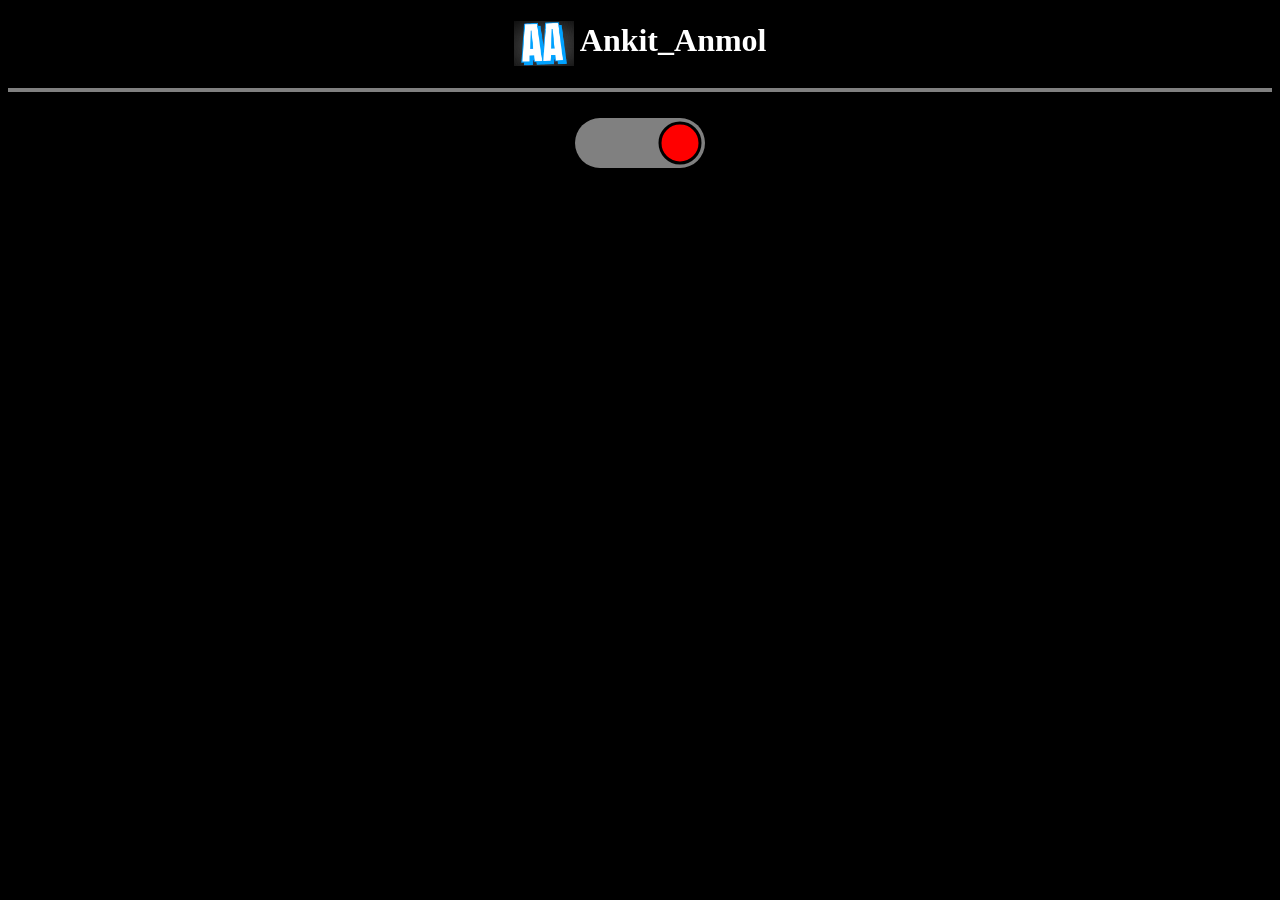
==== index.html @ 3dbfb4d6 "Initial commit" ====
<!DOCTYPE html>
<html>
  <head>
    <meta charset="utf-8">
    <meta name="viewport" content="width=device-width">
    <title>replit</title>
    <link href="style.css" rel="stylesheet" type="text/css" />
  </head>
  <body>
    <div>
      <h1>
        <img src="60662165_500x500.png">
        <span> Ankit_Anmol</span>
      </h1>
    </div>
    <hr>
    <br>
    <div class="slider">
      <svg height="50" width="50" class="circle">
        <circle cy=25 cx=25 r=20 stroke="black" stroke-width="3" fill="red" />
      </svg>
    </div>
  </body>
</html>
---- style.css ----
body {
  background: black;
  color: white;
  animation: bodybg 5s;
}

img{
  width: 60px;
  vertical-align: middle;
}

@keyframes bodybg {
  from {
    background: white;
    color: black;
  }
  to {
    background: black;
    color: white;
  }
}

hr {
  border: 2px solid grey;
}

h1 {
  text-align: center;
}

.circle {
  left: calc(50% + 15px);
  position: relative;
  animation: imageslide 5s;
  vertical-align: center;
  transform: scale(1);
  transition: transform 0.5s;
}

.circle:hover {
  transform: scale(1.2);
  transition: transform 0.5s;
}

@keyframes imageslide {
  from {left: calc(50% - 65px);}
  to {left: calc(50% + 15px);}
}

.slider {
  border-radius: 40px;
  background: grey;
  margin: auto;
  width: 130px;
  height: 50px;
}
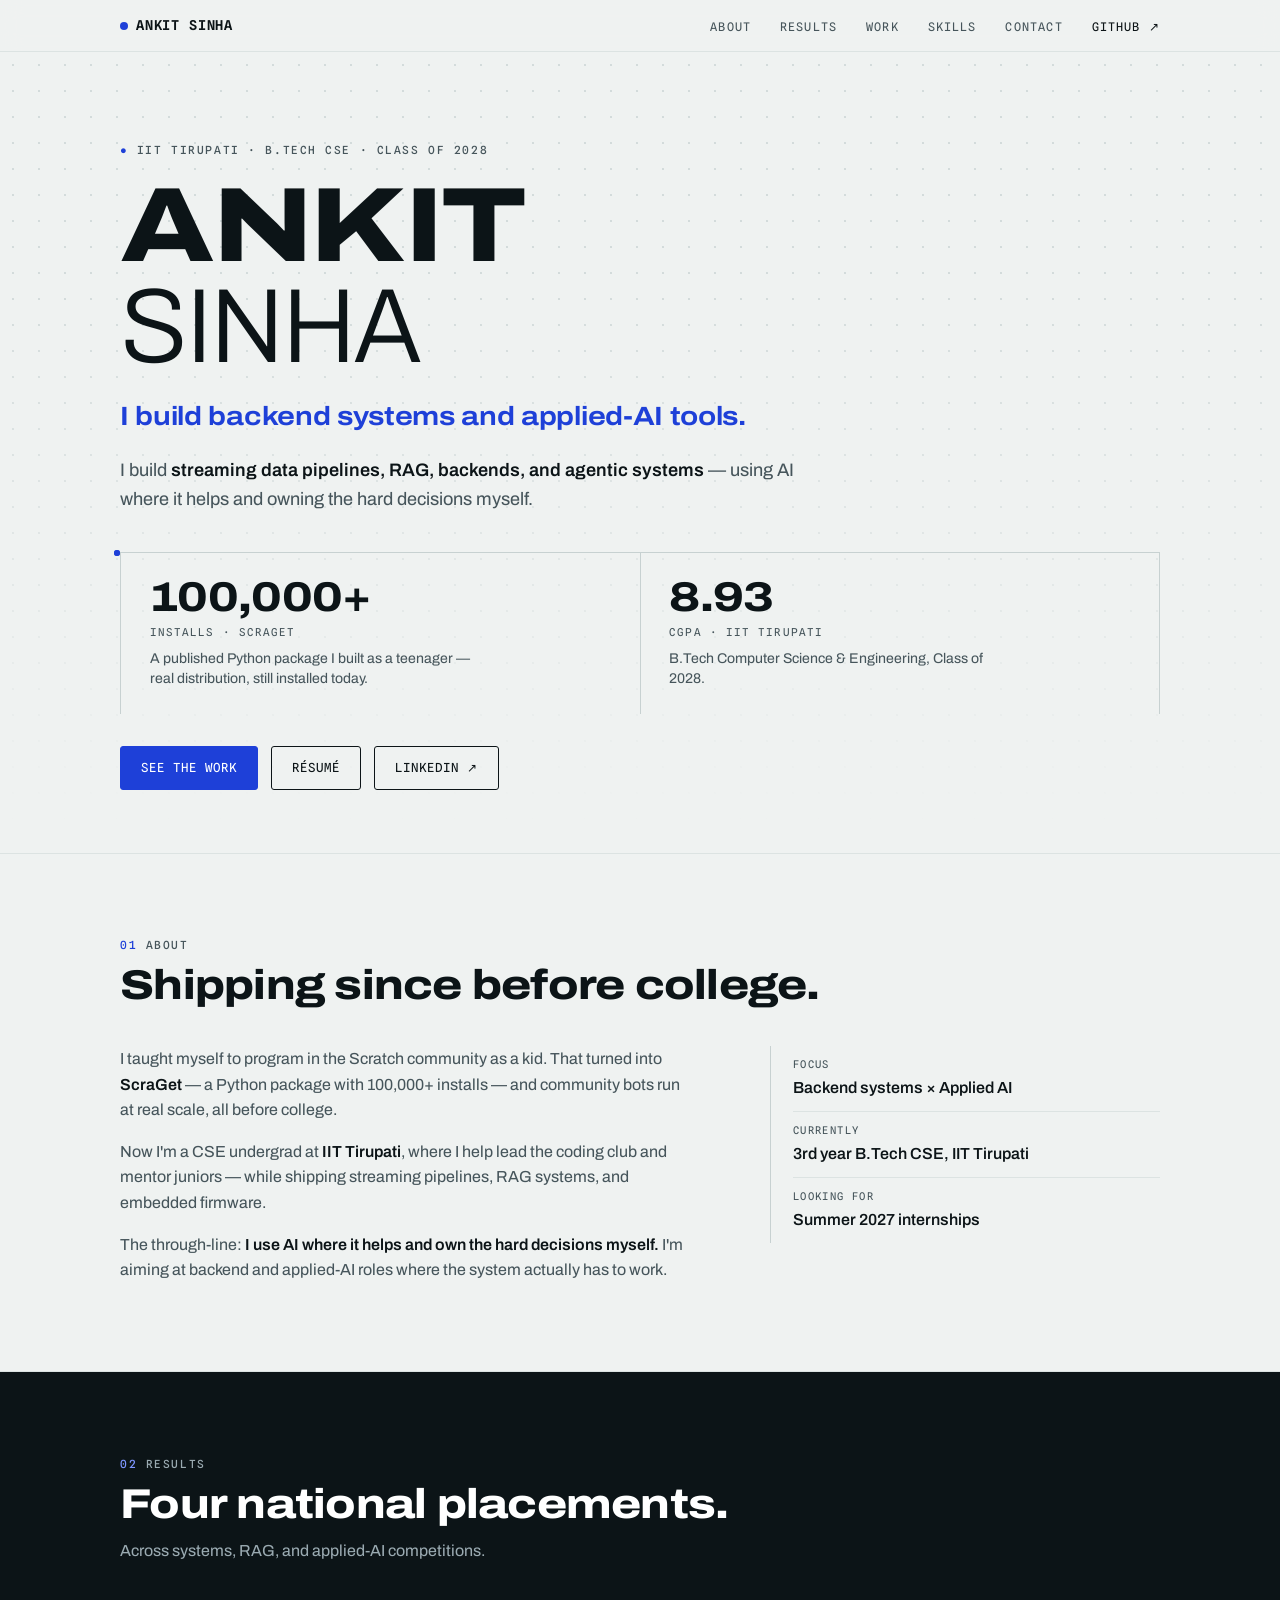
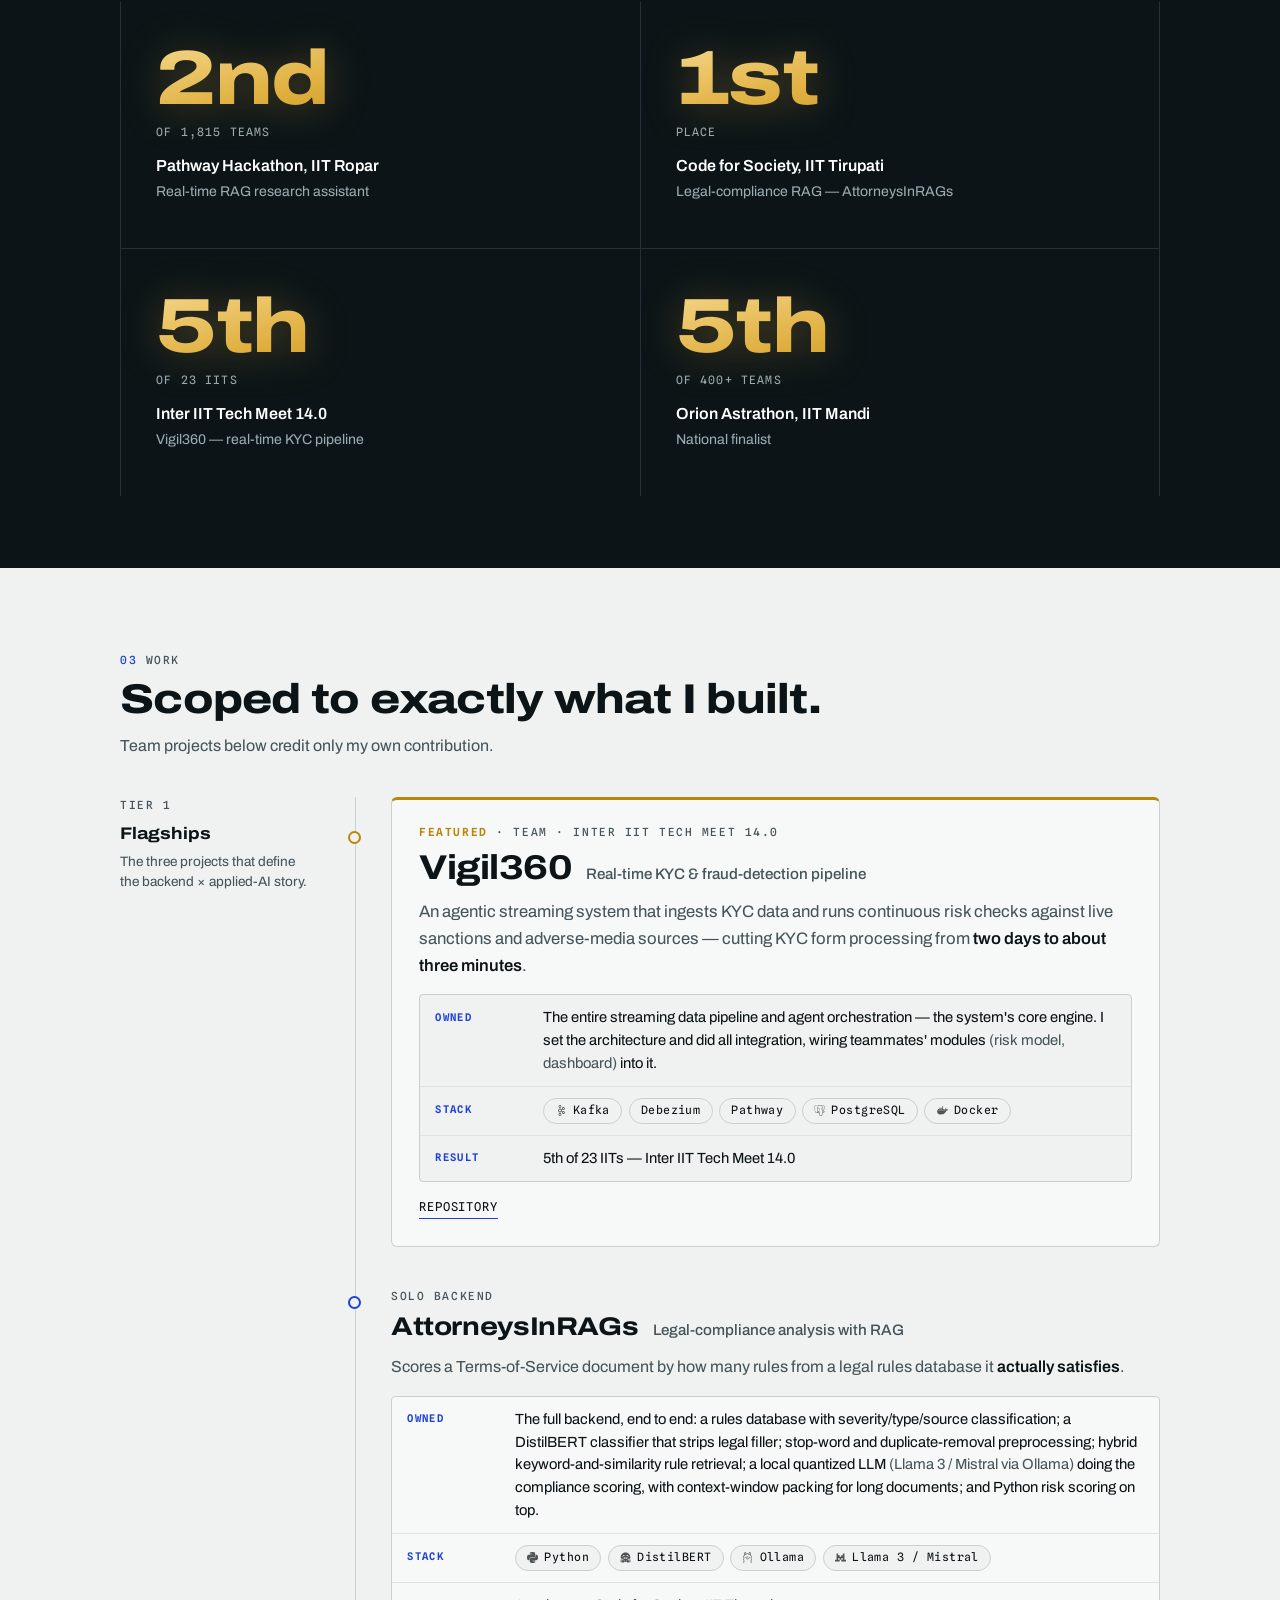
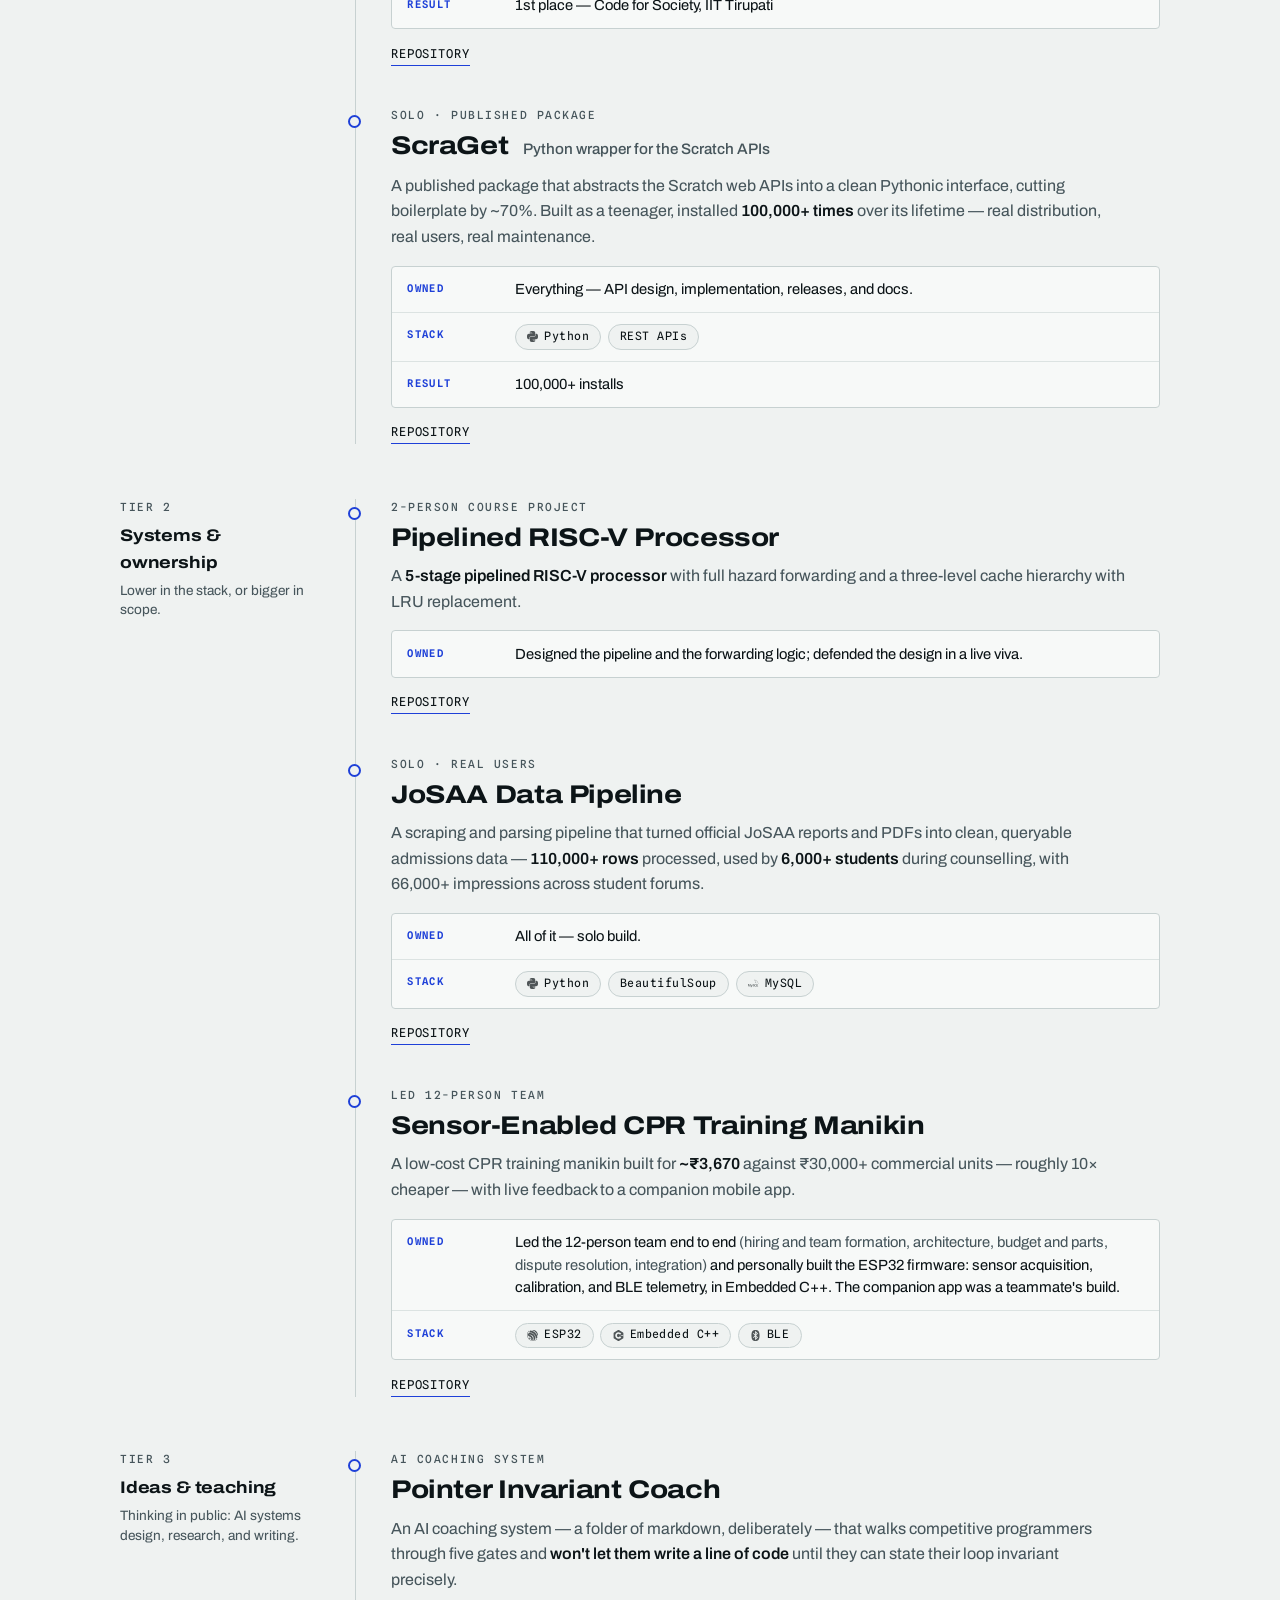
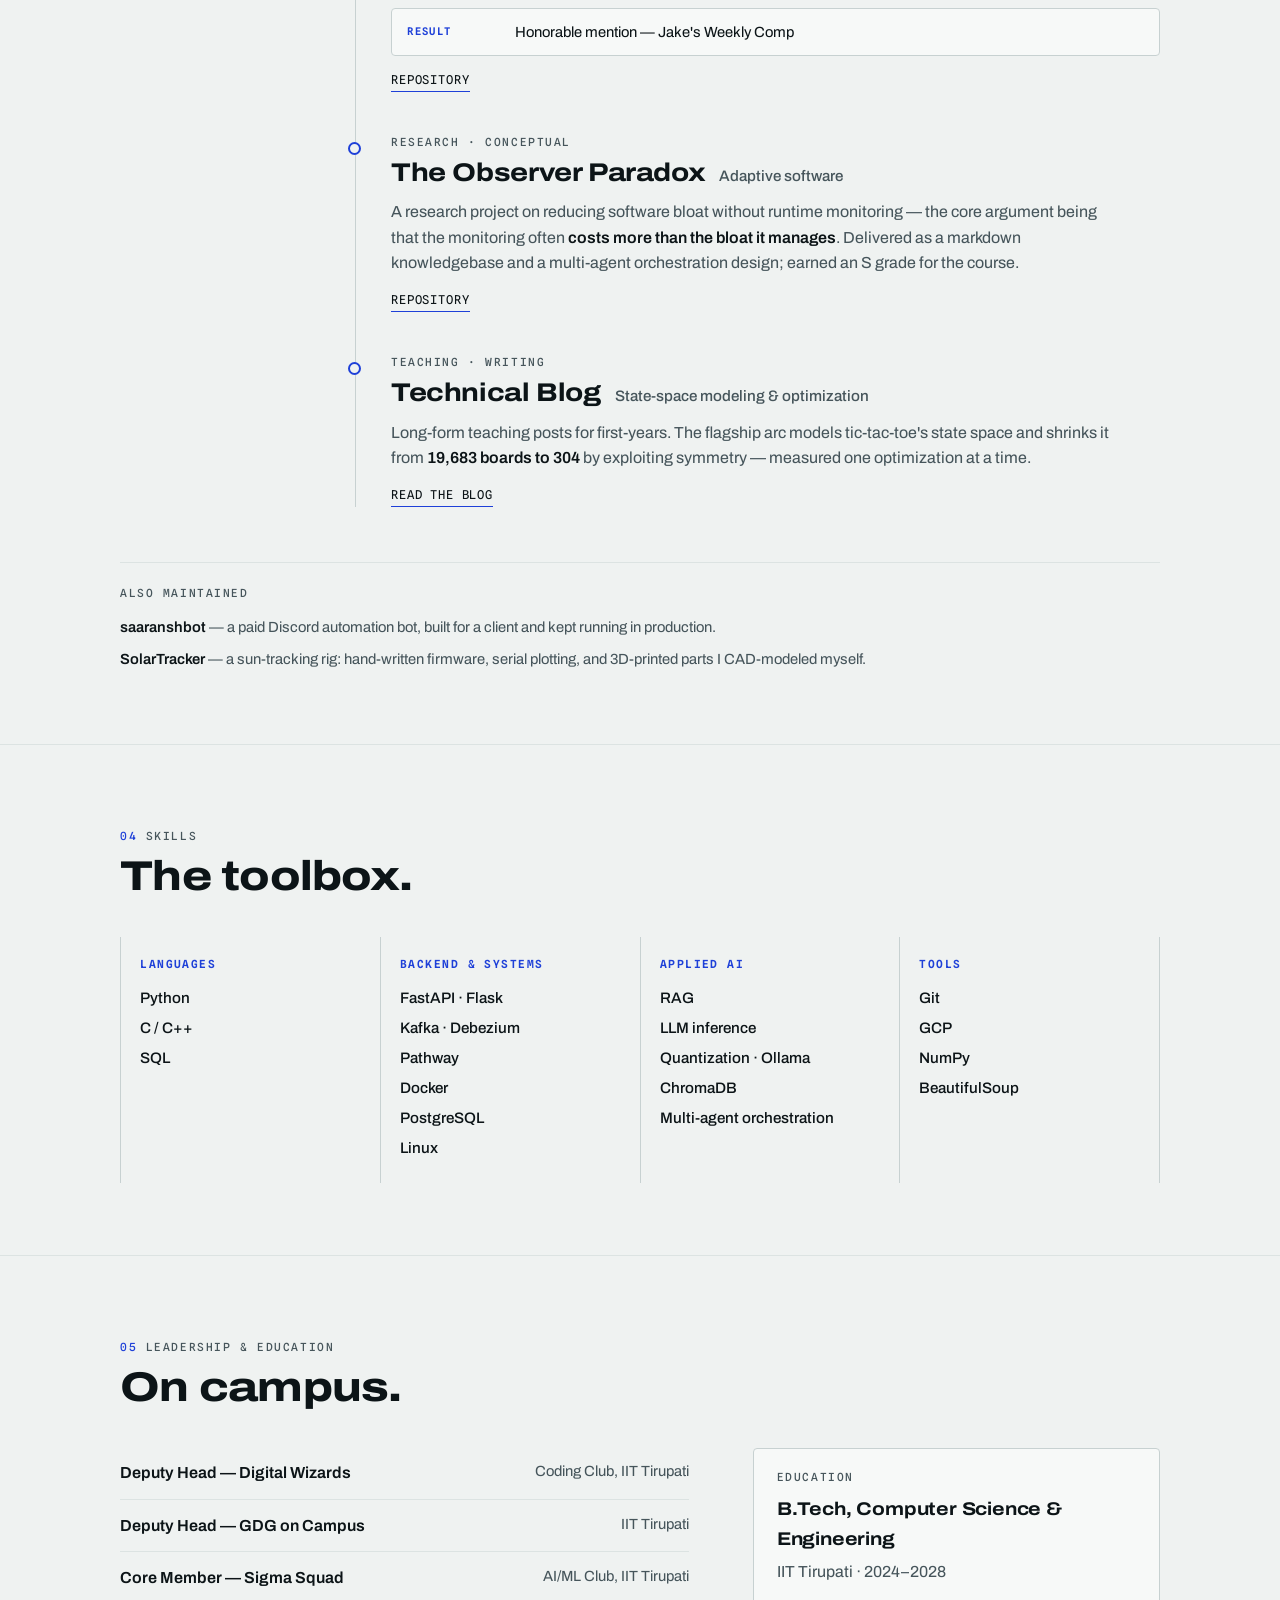
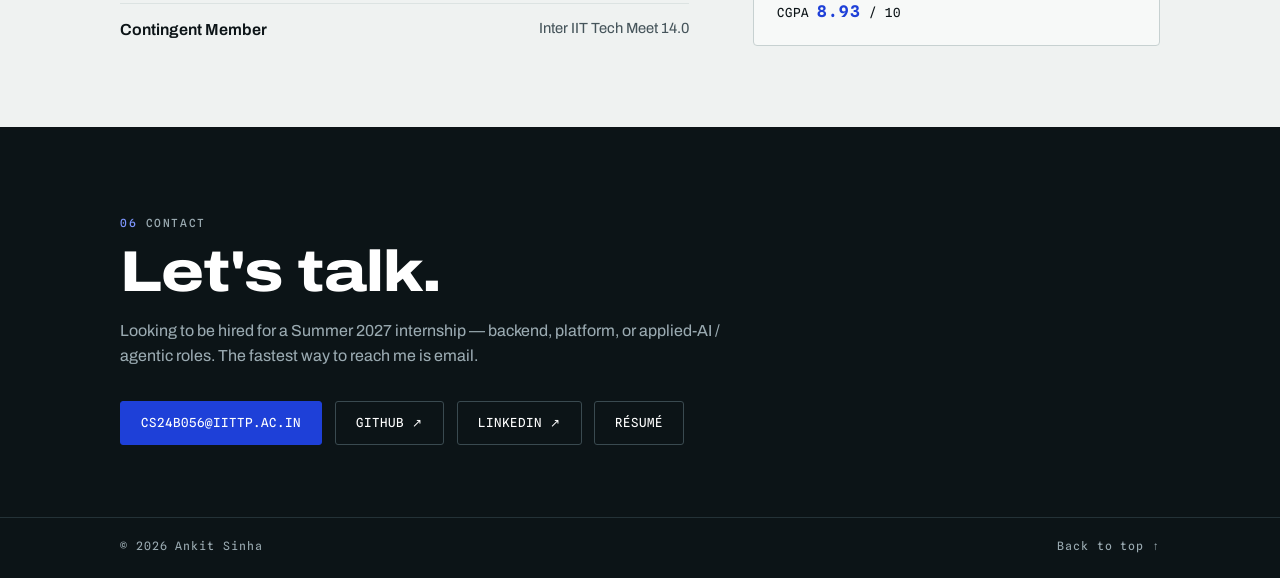
==== commit 908ea187: "Remake the entire site" ====
--- a/index.html
+++ b/index.html
@@ -1,24 +1,1080 @@
 <!DOCTYPE html>
-<html>
-  <head>
-    <meta charset="utf-8">
-    <meta name="viewport" content="width=device-width">
-    <title>replit</title>
-    <link href="style.css" rel="stylesheet" type="text/css" />
-  </head>
-  <body>
-    <div>
-      <h1>
-        <img src="60662165_500x500.png">
-        <span> Ankit_Anmol</span>
-      </h1>
-    </div>
-    <hr>
-    <br>
-    <div class="slider">
-      <svg height="50" width="50" class="circle">
-        <circle cy=25 cx=25 r=20 stroke="black" stroke-width="3" fill="red" />
-      </svg>
-    </div>
-  </body>
-</html>+<html lang="en">
+<head>
+<meta charset="UTF-8">
+<meta name="viewport" content="width=device-width, initial-scale=1.0">
+<title>Ankit Sinha — Backend Systems &amp; Applied AI</title>
+<meta name="description" content="Ankit Sinha builds backend systems and applied-AI tools. Third-year CSE at IIT Tirupati: streaming data pipelines, RAG, backends, and agentic systems.">
+<link rel="preconnect" href="https://fonts.googleapis.com">
+<link rel="preconnect" href="https://fonts.gstatic.com" crossorigin>
+<link href="https://fonts.googleapis.com/css2?family=Archivo:wdth,wght@62..125,100..900&family=Spline+Sans+Mono:wght@400;500;600&display=swap" rel="stylesheet">
+<style>
+/* ============ tokens ============ */
+:root{
+  --paper:#EFF2F1;
+  --paper-raise:#F7F9F8;
+  --ink:#0C1417;
+  --ink-soft:#46555B;
+  --line:#C7D1D1;
+  --line-soft:#DCE3E2;
+  --cobalt:#1E40D8;
+  --cobalt-bright:#7E96FF;   /* for dark band */
+  --gold:#B8860B;
+  --gold-soft:rgba(184,134,11,.55);
+  --cobalt-pulse:rgba(30,64,216,.5);
+  --band:#0C1417;
+  --band-soft:#9AAAB1;
+  --maxw:1120px;
+  --display:'Archivo',system-ui,-apple-system,"Segoe UI",sans-serif;
+  --mono:'Spline Sans Mono',ui-monospace,'SF Mono',Menlo,Consolas,monospace;
+}
+*{margin:0;padding:0;box-sizing:border-box}
+html{-webkit-text-size-adjust:100%}
+@media (prefers-reduced-motion: no-preference){ html{scroll-behavior:smooth} }
+body{
+  font-family:var(--display);
+  font-weight:430;
+  background:var(--paper);
+  color:var(--ink);
+  line-height:1.6;
+  font-size:1.0rem;
+  text-rendering:optimizeLegibility;
+}
+::selection{background:var(--cobalt);color:#fff}
+
+a{color:inherit}
+a:focus-visible,button:focus-visible{outline:2.5px solid var(--cobalt);outline-offset:3px;border-radius:2px}
+img{max-width:100%}
+
+.skip-link{
+  position:absolute;left:1rem;top:-4rem;z-index:99;
+  background:var(--cobalt);color:#fff;padding:.6rem 1rem;
+  font-family:var(--mono);font-size:.8rem;text-decoration:none;border-radius:3px;
+  transition:top .15s ease;
+}
+.skip-link:focus{top:1rem}
+
+.wrap{max-width:var(--maxw);margin:0 auto;padding:0 clamp(1.1rem,4vw,2.5rem)}
+
+/* mono utility label */
+.tag{
+  font-family:var(--mono);font-size:.7rem;letter-spacing:.14em;
+  text-transform:uppercase;color:var(--ink-soft);font-weight:500;
+}
+.tag .dot{color:var(--cobalt)}
+
+/* ============ nav ============ */
+.nav{
+  position:sticky;top:0;z-index:50;
+  background:color-mix(in srgb, var(--paper) 88%, transparent);
+  backdrop-filter:blur(10px);
+  border-bottom:1px solid var(--line-soft);
+}
+.nav-inner{
+  max-width:var(--maxw);margin:0 auto;
+  padding:.8rem clamp(1.1rem,4vw,2.5rem);
+  display:flex;align-items:center;justify-content:space-between;gap:1rem;
+}
+.nav-mark{
+  font-family:var(--mono);font-weight:600;font-size:.85rem;letter-spacing:.06em;
+  text-decoration:none;display:flex;align-items:center;gap:.5rem;
+}
+.nav-mark::before{
+  content:"";width:8px;height:8px;border-radius:50%;
+  background:var(--cobalt);display:inline-block;
+}
+.nav-links{display:flex;gap:clamp(.9rem,2.5vw,1.8rem);list-style:none;align-items:center}
+.nav-links a{
+  font-family:var(--mono);font-size:.74rem;letter-spacing:.1em;text-transform:uppercase;
+  text-decoration:none;color:var(--ink-soft);padding:.25rem 0;
+  border-bottom:2px solid transparent;
+}
+.nav-links a:hover{color:var(--ink);border-bottom-color:var(--cobalt)}
+.nav-links .gh{color:var(--ink)}
+@media (max-width:680px){
+  .nav-links li.hide-m{display:none}
+}
+
+/* ============ hero ============ */
+.hero{
+  position:relative;
+  padding:clamp(4rem,10vh,7.5rem) 0 clamp(3rem,7vh,5rem);
+  background-image:radial-gradient(color-mix(in srgb, var(--line) 70%, transparent) 1px, transparent 1px);
+  background-size:26px 26px;
+  border-bottom:1px solid var(--line-soft);
+}
+.hero::after{ /* fade the dot grid toward the bottom */
+  content:"";position:absolute;inset:0;pointer-events:none;
+  background:linear-gradient(180deg, transparent 30%, var(--paper) 96%);
+}
+.hero .wrap{position:relative;z-index:1}
+.hero h1{
+  font-stretch:120%;
+  font-weight:800;
+  font-size:clamp(2.9rem,9.5vw,6.6rem);
+  line-height:.96;
+  letter-spacing:-.022em;
+  text-transform:uppercase;
+  margin:.9rem 0 0;
+}
+.hero h1 .thin{font-weight:300;font-stretch:95%}
+.hero-role{
+  margin-top:1.2rem;
+  font-stretch:114%;font-weight:680;
+  font-size:clamp(1.15rem,2.8vw,1.65rem);
+  color:var(--cobalt);
+  letter-spacing:-.012em;
+}
+.hero-lede{
+  margin-top:1.1rem;max-width:38em;
+  font-size:clamp(1rem,2vw,1.13rem);color:var(--ink-soft);
+}
+.hero-lede strong{color:var(--ink);font-weight:600}
+
+/* stream line — the pipeline motif */
+.stream{position:relative;height:1px;background:var(--line);margin:2.4rem 0 0;overflow:visible}
+.stream i{
+  position:absolute;top:-2.5px;left:-6px;width:6px;height:6px;border-radius:50%;
+  background:var(--cobalt);
+  animation:flow 5.5s linear infinite;
+  animation-delay:-.9s;
+}
+.stream i:nth-child(2){animation-delay:-2.73s;opacity:.75}
+.stream i:nth-child(3){animation-delay:-4.57s;opacity:.5}
+@keyframes flow{
+  0%{left:-1%;}
+  100%{left:101%;}
+}
+@media (prefers-reduced-motion: reduce){
+  .stream i{animation:none;display:none}
+}
+
+.hero-stats{
+  display:grid;grid-template-columns:repeat(2,minmax(0,1fr));
+  border-left:1px solid var(--line);
+  margin-top:0;
+}
+.hero-stats div{
+  border-right:1px solid var(--line);
+  padding:1.4rem clamp(1.1rem,2.5vw,1.8rem) 1.5rem;
+}
+.hero-stats b{
+  display:block;font-stretch:118%;font-weight:780;
+  font-size:clamp(1.7rem,4vw,2.6rem);letter-spacing:-.015em;line-height:1.05;
+}
+.hero-stats span{
+  display:block;margin-top:.3rem;
+  font-family:var(--mono);font-size:.68rem;letter-spacing:.1em;
+  text-transform:uppercase;color:var(--ink-soft);
+}
+.hero-stats .sub{
+  display:block;margin-top:.45rem;
+  font-family:var(--display);font-size:.88rem;letter-spacing:0;text-transform:none;
+  color:var(--ink-soft);line-height:1.45;max-width:24em;
+}
+
+.hero-cta{display:flex;flex-wrap:wrap;gap:.8rem;margin-top:2rem}
+.btn{
+  font-family:var(--mono);font-size:.78rem;letter-spacing:.08em;text-transform:uppercase;
+  text-decoration:none;padding:.7rem 1.25rem;border-radius:3px;
+  border:1.5px solid var(--ink);
+  transition:background .15s ease,color .15s ease;
+  display:inline-block;
+}
+.btn:hover{background:var(--ink);color:var(--paper)}
+.btn-solid{background:var(--cobalt);border-color:var(--cobalt);color:#fff}
+.btn-solid:hover{background:#1632AE;border-color:#1632AE;color:#fff}
+
+/* ============ sections ============ */
+section{padding:clamp(3.2rem,8vh,5.5rem) 0}
+.sec-head{margin-bottom:2.4rem}
+.sec-head h2{
+  font-stretch:118%;font-weight:780;
+  font-size:clamp(1.7rem,4.5vw,2.6rem);
+  letter-spacing:-.018em;line-height:1.05;
+  margin-top:.55rem;
+}
+.sec-head p{margin-top:.7rem;max-width:42em;color:var(--ink-soft)}
+
+/* about */
+.about{border-bottom:1px solid var(--line-soft)}
+.about-grid{display:grid;grid-template-columns:minmax(0,1.5fr) minmax(0,1fr);gap:clamp(1.6rem,5vw,4rem)}
+.about-grid p{margin-bottom:1rem;color:var(--ink-soft);max-width:36em}
+.about-grid p strong{color:var(--ink);font-weight:600}
+.about-fact{
+  border-left:1px solid var(--line);padding-left:1.4rem;
+  align-self:start;
+}
+.about-fact dl div{padding:.65rem 0;border-bottom:1px solid var(--line-soft)}
+.about-fact dl div:last-child{border-bottom:none}
+.about-fact dt{font-family:var(--mono);font-size:.66rem;letter-spacing:.13em;text-transform:uppercase;color:var(--ink-soft)}
+.about-fact dd{font-weight:560;margin-top:.1rem}
+@media (max-width:760px){ .about-grid{grid-template-columns:1fr} }
+
+/* ============ awards band ============ */
+.awards{
+  background:var(--band);color:var(--paper);
+  border-top:1px solid var(--band);
+}
+.awards .tag{color:var(--band-soft)}
+.awards .tag .dot{color:var(--cobalt-bright)}
+.awards h2{color:#fff}
+.awards .sec-head p{color:var(--band-soft)}
+.awards-grid{
+  display:grid;grid-template-columns:repeat(2,1fr);
+  border-left:1px solid #243237;
+}
+.award{
+  border-right:1px solid #243237;
+  border-bottom:1px solid #243237;
+  padding:2.6rem clamp(1.4rem,3vw,2.2rem) 2.9rem;
+}
+.award:nth-child(3),.award:nth-child(4){border-bottom:none}
+.award .place{
+  font-stretch:125%;font-weight:800;letter-spacing:-.02em;
+  font-size:clamp(3rem,7vw,4.8rem);line-height:.95;
+  background:linear-gradient(165deg,#F4D688 0%,#E0B040 42%,#B8860B 100%);
+  -webkit-background-clip:text;background-clip:text;color:transparent;
+  filter:drop-shadow(0 3px 20px rgba(224,176,64,.3));
+}
+.award .of{
+  font-family:var(--mono);font-size:.72rem;letter-spacing:.1em;text-transform:uppercase;
+  color:var(--band-soft);margin-top:.45rem;
+}
+.award .ev{font-weight:600;margin-top:.85rem;line-height:1.35;color:#fff}
+.award .ctx{font-size:.88rem;color:var(--band-soft);margin-top:.3rem;line-height:1.45}
+@media (max-width:480px){
+  .awards-grid{grid-template-columns:1fr}
+  .award{border-bottom:1px solid #243237 !important;border-right:none}
+  .award:last-child{border-bottom:none !important}
+}
+
+/* ============ projects ============ */
+.tier{display:grid;grid-template-columns:190px minmax(0,1fr);gap:clamp(1.2rem,3.5vw,3rem);margin-bottom:3.4rem}
+.tier:last-of-type{margin-bottom:0}
+.tier-label{position:sticky;top:4.4rem;align-self:start}
+.tier-label .t-name{
+  font-stretch:115%;font-weight:720;font-size:1.05rem;letter-spacing:-.01em;margin-top:.4rem;
+}
+.tier-label .t-sub{font-size:.85rem;color:var(--ink-soft);margin-top:.25rem;line-height:1.45}
+.cards{position:relative;border-left:1px solid var(--line);padding-left:clamp(1.4rem,3vw,2.2rem);display:grid;gap:2.6rem}
+.project{
+  position:relative;
+  --node-top:.5rem;--node-color:var(--cobalt);--pulse:var(--cobalt-pulse);
+  /* node renders 14px wide (9px + 2.5px border each side); line center sits at -0.5px,
+     so the node's left edge goes to -7.5px past the card padding */
+  --node-left:calc(-1 * clamp(1.4rem,3vw,2.2rem) - 7.5px);
+}
+.project::before{
+  content:"";position:absolute;top:var(--node-top);
+  left:var(--node-left);
+  width:9px;height:9px;border-radius:50%;
+  background:var(--paper);border:2.5px solid var(--node-color);
+  z-index:2;
+  transition:background .25s ease;
+}
+.project.passed::before{background:var(--node-color)}
+/* one-time ripple emitted when the traveling dot reaches a node */
+.project::after{
+  content:"";position:absolute;top:calc(var(--node-top) + 2.5px);
+  left:calc(var(--node-left) + 2.5px);
+  width:9px;height:9px;border-radius:50%;
+  pointer-events:none;opacity:0;z-index:1;
+}
+.project.pulse::after{
+  opacity:1;
+  animation:ripple .85s cubic-bezier(.2,.6,.35,1) forwards;
+}
+@keyframes ripple{
+  from{box-shadow:0 0 0 0 var(--pulse)}
+  to{box-shadow:0 0 0 28px rgba(0,0,0,0)}
+}
+/* traversed-line fill + traveling dot (driven by JS; absent under reduced motion) */
+.trail-fill{
+  position:absolute;left:-2px;top:0;width:3px;height:100%;
+  pointer-events:none;clip-path:inset(0 0 100% 0);
+}
+.trail-dot{
+  position:absolute;left:-5.5px;top:0;width:10px;height:10px;border-radius:50%;
+  background:var(--cobalt);
+  box-shadow:0 0 0 3px var(--paper),0 0 12px 2px var(--cobalt-pulse);
+  pointer-events:none;opacity:0;z-index:3;
+}
+@media (prefers-reduced-motion: reduce){
+  .trail-fill,.trail-dot{display:none}
+  .project.pulse::after{animation:none;opacity:0}
+}
+/* featured project — Vigil360 */
+.project.featured{
+  --node-top:1.95rem;
+  --node-color:var(--gold);
+  --pulse:var(--gold-soft);
+  /* this card has a 1px border, which shifts its padding box right by 1px */
+  --node-left:calc(-1 * clamp(1.4rem,3vw,2.2rem) - 8.5px);
+  background:var(--paper-raise);
+  border:1px solid var(--line);
+  border-top:3px solid var(--gold);
+  border-radius:6px;
+  padding:1.5rem clamp(1.1rem,2.5vw,1.7rem) 1.7rem;
+}
+.project.featured .p-head h3{font-size:clamp(1.55rem,3.4vw,2.15rem)}
+.project.featured .p-desc{max-width:none;font-size:1.04rem}
+.project.featured .manifest{background:var(--paper)}
+.tag .feat{color:var(--gold);font-weight:600}
+.p-head{display:flex;flex-wrap:wrap;align-items:baseline;gap:.4rem .9rem;margin-top:.45rem}
+.p-head h3{
+  font-stretch:116%;font-weight:740;font-size:clamp(1.25rem,2.6vw,1.6rem);
+  letter-spacing:-.015em;line-height:1.1;
+}
+.p-sub{color:var(--ink-soft);font-weight:520;font-size:.95rem}
+.p-desc{margin-top:.7rem;max-width:46em;color:var(--ink-soft)}
+.p-desc strong{color:var(--ink);font-weight:600}
+
+.manifest{
+  margin-top:1rem;border:1px solid var(--line);border-radius:4px;
+  background:var(--paper-raise);
+  font-size:.92rem;
+}
+.manifest > div{
+  display:grid;grid-template-columns:92px minmax(0,1fr);gap:1rem;
+  padding:.7rem .95rem;border-bottom:1px solid var(--line-soft);
+}
+.manifest > div:last-child{border-bottom:none}
+.manifest .k{
+  font-family:var(--mono);font-size:.66rem;letter-spacing:.13em;text-transform:uppercase;
+  color:var(--cobalt);font-weight:600;padding-top:.22em;
+}
+.manifest .v{color:var(--ink);line-height:1.55}
+.manifest .v em{font-style:normal;color:var(--ink-soft)}
+@media (max-width:560px){
+  .manifest > div{grid-template-columns:1fr;gap:.15rem}
+}
+
+.chips{display:flex;flex-wrap:wrap;gap:.4rem}
+.chips span{
+  display:inline-flex;align-items:center;gap:.38rem;
+  font-family:var(--mono);font-size:.72rem;letter-spacing:.04em;
+  border:1px solid var(--line);border-radius:99px;
+  padding:.18rem .7rem;background:var(--paper);
+}
+.chips svg{width:11px;height:11px;flex:none;opacity:.7}
+.p-links{margin-top:.9rem;display:flex;flex-wrap:wrap;gap:1.1rem;align-items:center}
+.p-links a{
+  font-family:var(--mono);font-size:.76rem;letter-spacing:.07em;text-transform:uppercase;
+  color:var(--ink);text-decoration:none;border-bottom:1.5px solid var(--cobalt);
+  padding-bottom:.1rem;
+}
+.p-links a:hover{color:var(--cobalt)}
+.p-links .soon{
+  font-family:var(--mono);font-size:.68rem;letter-spacing:.08em;text-transform:uppercase;
+  color:var(--ink-soft);
+}
+@media (max-width:760px){
+  .tier{grid-template-columns:1fr;gap:1rem}
+  .tier-label{position:static}
+}
+
+/* footnotes */
+.footnotes{
+  margin-top:3rem;border-top:1px solid var(--line-soft);padding-top:1.4rem;
+}
+.footnotes ul{list-style:none;display:grid;gap:.55rem;margin-top:.8rem}
+.footnotes li{font-size:.92rem;color:var(--ink-soft);max-width:52em}
+.footnotes li b{color:var(--ink);font-weight:600}
+
+/* ============ skills ============ */
+.skills{border-top:1px solid var(--line-soft)}
+.skills-grid{display:grid;grid-template-columns:repeat(4,1fr);gap:0;border-left:1px solid var(--line)}
+.skill-col{border-right:1px solid var(--line);padding:1.2rem 1.2rem 1.4rem}
+.skill-col h3{
+  font-family:var(--mono);font-size:.7rem;letter-spacing:.13em;text-transform:uppercase;
+  color:var(--cobalt);font-weight:600;margin-bottom:.8rem;
+}
+.skill-col ul{list-style:none;display:grid;gap:.35rem}
+.skill-col li{font-weight:520;font-size:.95rem}
+@media (max-width:880px){
+  .skills-grid{grid-template-columns:repeat(2,1fr)}
+  .skill-col{border-bottom:1px solid var(--line)}
+  .skill-col:nth-child(3),.skill-col:nth-child(4){border-bottom:none}
+}
+@media (max-width:480px){
+  .skills-grid{grid-template-columns:1fr}
+  .skill-col{border-bottom:1px solid var(--line) !important;border-right:none}
+  .skill-col:last-child{border-bottom:none !important}
+}
+
+/* ============ roles / education ============ */
+.roles{border-top:1px solid var(--line-soft)}
+.roles-grid{display:grid;grid-template-columns:minmax(0,1.4fr) minmax(0,1fr);gap:clamp(1.6rem,5vw,4rem)}
+.roles ul{list-style:none;display:grid;gap:0}
+.roles li{
+  display:flex;justify-content:space-between;gap:1rem;flex-wrap:wrap;
+  padding:.8rem 0;border-bottom:1px solid var(--line-soft);
+}
+.roles li:last-child{border-bottom:none}
+.roles li b{font-weight:620}
+.roles li span{color:var(--ink-soft);font-size:.92rem}
+.edu{
+  border:1px solid var(--line);border-radius:4px;background:var(--paper-raise);
+  padding:1.3rem 1.4rem;align-self:start;
+}
+.edu .deg{font-stretch:114%;font-weight:700;font-size:1.15rem;letter-spacing:-.01em;margin-top:.5rem}
+.edu .meta{color:var(--ink-soft);margin-top:.3rem}
+.edu .cg{
+  margin-top:.9rem;font-family:var(--mono);font-size:.78rem;letter-spacing:.08em;
+  text-transform:uppercase;
+}
+.edu .cg b{color:var(--cobalt);font-size:1rem}
+@media (max-width:760px){ .roles-grid{grid-template-columns:1fr} }
+
+/* ============ contact ============ */
+.contact{
+  background:var(--band);color:var(--paper);
+}
+.contact h2{
+  font-stretch:120%;font-weight:800;color:#fff;
+  font-size:clamp(2rem,6vw,3.6rem);letter-spacing:-.02em;line-height:1.02;
+  margin-top:.6rem;max-width:14em;
+}
+.contact p{color:var(--band-soft);margin-top:1rem;max-width:38em}
+.contact .tag{color:var(--band-soft)}
+.contact .tag .dot{color:var(--cobalt-bright)}
+.contact-cta{display:flex;flex-wrap:wrap;gap:.8rem;margin-top:2rem}
+.contact .btn{border-color:#3A4A50;color:#fff}
+.contact .btn:hover{background:#fff;border-color:#fff;color:var(--band)}
+.contact .btn-solid{background:var(--cobalt);border-color:var(--cobalt)}
+.contact .btn-solid:hover{background:var(--cobalt-bright);border-color:var(--cobalt-bright);color:var(--band)}
+
+footer{
+  background:var(--band);color:var(--band-soft);
+  border-top:1px solid #243237;
+}
+footer .wrap{
+  padding-top:1.2rem;padding-bottom:1.4rem;
+  display:flex;justify-content:space-between;gap:1rem;flex-wrap:wrap;
+  font-family:var(--mono);font-size:.72rem;letter-spacing:.08em;
+}
+footer a{color:var(--band-soft);text-decoration:none}
+footer a:hover{color:#fff}
+
+/* ============ reveal ============ */
+.reveal{opacity:0;transform:translateY(14px)}
+.reveal.in{opacity:1;transform:none;transition:opacity .55s ease,transform .55s ease}
+@media (prefers-reduced-motion: reduce){
+  .reveal{opacity:1;transform:none;transition:none}
+}
+</style>
+</head>
+<body>
+
+<a class="skip-link" href="#work">Skip to work</a>
+
+<nav class="nav" aria-label="Site">
+  <div class="nav-inner">
+    <a class="nav-mark" href="#top">ANKIT&nbsp;SINHA</a>
+    <ul class="nav-links">
+      <li><a href="#about" class="hide-m">About</a></li>
+      <li class="hide-m"><a href="#results">Results</a></li>
+      <li><a href="#work">Work</a></li>
+      <li class="hide-m"><a href="#skills">Skills</a></li>
+      <li><a href="#contact">Contact</a></li>
+      <li><a class="gh" href="https://github.com/Quantum-Codes" target="_blank" rel="noopener">GitHub ↗</a></li>
+    </ul>
+  </div>
+</nav>
+
+<!-- ============ HERO ============ -->
+<header class="hero" id="top">
+  <div class="wrap">
+    <p class="tag"><span class="dot">●</span> IIT Tirupati · B.Tech CSE · Class of 2028</p>
+    <h1>Ankit<br><span class="thin">Sinha</span></h1>
+    <p class="hero-role">I build backend systems and applied-AI tools.</p>
+    <p class="hero-lede">
+      I build <strong>streaming data pipelines, RAG, backends, and agentic systems</strong> —
+      using AI where it helps and owning the hard decisions myself.
+    </p>
+
+    <div class="stream" aria-hidden="true"><i></i><i></i><i></i></div>
+
+    <div class="hero-stats" role="list">
+      <div role="listitem">
+        <b>100,000+</b><span>installs · ScraGet</span>
+        <span class="sub">A published Python package I built as a teenager — real distribution, still installed today.</span>
+      </div>
+      <div role="listitem">
+        <b>8.93</b><span>CGPA · IIT Tirupati</span>
+        <span class="sub">B.Tech Computer Science &amp; Engineering, Class of 2028.</span>
+      </div>
+    </div>
+
+    <div class="hero-cta">
+      <a class="btn btn-solid" href="#work">See the work</a>
+      <a class="btn" href="https://drive.google.com/file/d/1_g8Rqu2Nm35WOHWZbfrxBNhBHPG2LHpQ/view?usp=drive_link" target="_blank" rel="noopener">Résumé</a>
+      <a class="btn" href="https://www.linkedin.com/in/-ankit-sinha" target="_blank" rel="noopener">LinkedIn ↗</a>
+    </div>
+  </div>
+</header>
+
+<!-- ============ ABOUT ============ -->
+<section class="about" id="about">
+  <div class="wrap">
+    <div class="sec-head reveal">
+      <p class="tag"><span class="dot">01</span> About</p>
+      <h2>Shipping since before college.</h2>
+    </div>
+    <div class="about-grid reveal">
+      <div>
+        <p>
+          I taught myself to program in the Scratch community as a kid. That turned into
+          <strong>ScraGet</strong> — a Python package with 100,000+ installs — and community bots run at
+          real scale, all before college.
+        </p>
+        <p>
+          Now I'm a CSE undergrad at <strong>IIT Tirupati</strong>, where I help lead the coding club
+          and mentor juniors — while shipping streaming pipelines, RAG systems, and embedded firmware.
+        </p>
+        <p>
+          The through-line: <strong>I use AI where it helps and own the hard decisions myself.</strong>
+          I'm aiming at backend and applied-AI roles where the system actually has to work.
+        </p>
+      </div>
+      <aside class="about-fact" aria-label="Quick facts">
+        <dl>
+          <div><dt>Focus</dt><dd>Backend systems × Applied AI</dd></div>
+          <div><dt>Currently</dt><dd>3rd year B.Tech CSE, IIT Tirupati</dd></div>
+          <div><dt>Looking for</dt><dd>Summer 2027 internships</dd></div>
+        </dl>
+      </aside>
+    </div>
+  </div>
+</section>
+
+<!-- ============ RESULTS ============ -->
+<section class="awards" id="results">
+  <div class="wrap">
+    <div class="sec-head reveal">
+      <p class="tag"><span class="dot">02</span> Results</p>
+      <h2>Four national placements.</h2>
+      <p>Across systems, RAG, and applied-AI competitions.</p>
+    </div>
+    <div class="awards-grid reveal">
+      <div class="award">
+        <div class="place">2nd</div>
+        <div class="of">of 1,815 teams</div>
+        <div class="ev">Pathway Hackathon, IIT&nbsp;Ropar</div>
+        <div class="ctx">Real-time RAG research assistant</div>
+      </div>
+      <div class="award">
+        <div class="place">1st</div>
+        <div class="of">place</div>
+        <div class="ev">Code for Society, IIT&nbsp;Tirupati</div>
+        <div class="ctx">Legal-compliance RAG — AttorneysInRAGs</div>
+      </div>
+      <div class="award">
+        <div class="place">5th</div>
+        <div class="of">of 23 IITs</div>
+        <div class="ev">Inter IIT Tech Meet 14.0</div>
+        <div class="ctx">Vigil360 — real-time KYC pipeline</div>
+      </div>
+      <div class="award">
+        <div class="place">5th</div>
+        <div class="of">of 400+ teams</div>
+        <div class="ev">Orion Astrathon, IIT&nbsp;Mandi</div>
+        <div class="ctx">National finalist</div>
+      </div>
+    </div>
+  </div>
+</section>
+
+<!-- ============ WORK ============ -->
+<section id="work">
+  <div class="wrap">
+    <div class="sec-head reveal">
+      <p class="tag"><span class="dot">03</span> Work</p>
+      <h2>Scoped to exactly what I built.</h2>
+      <p>
+        Team projects below credit only my own contribution.
+      </p>
+    </div>
+
+    <!-- Tier 1 -->
+    <div class="tier reveal">
+      <div class="tier-label">
+        <p class="tag">Tier 1</p>
+        <p class="t-name">Flagships</p>
+        <p class="t-sub">The three projects that define the backend × applied-AI story.</p>
+      </div>
+      <div class="cards">
+
+        <article class="project featured">
+          <p class="tag"><span class="feat">Featured</span> · Team · Inter IIT Tech Meet 14.0</p>
+          <div class="p-head">
+            <h3>Vigil360</h3>
+            <span class="p-sub">Real-time KYC &amp; fraud-detection pipeline</span>
+          </div>
+          <p class="p-desc">
+            An agentic streaming system that ingests KYC data and runs continuous risk checks against
+            live sanctions and adverse-media sources — cutting KYC form processing from
+            <strong>two days to about three minutes</strong>.
+          </p>
+          <div class="manifest">
+            <div>
+              <span class="k">Owned</span>
+              <span class="v">The entire streaming data pipeline and agent orchestration — the system's
+              core engine. I set the architecture and did all integration, wiring teammates' modules
+              <em>(risk model, dashboard)</em> into it.</span>
+            </div>
+            <div>
+              <span class="k">Stack</span>
+              <span class="v chips"><span data-icon="kafka">Kafka</span><span>Debezium</span><span>Pathway</span><span data-icon="postgresql">PostgreSQL</span><span data-icon="docker">Docker</span></span>
+            </div>
+            <div>
+              <span class="k">Result</span>
+              <span class="v">5th of 23 IITs — Inter IIT Tech Meet 14.0</span>
+            </div>
+          </div>
+          <div class="p-links">
+            <a href="https://github.com/Quantum-Codes/Pathway-InterIIT-14" target="_blank" rel="noopener">Repository</a>
+          </div>
+        </article>
+
+        <article class="project">
+          <p class="tag">Solo backend</p>
+          <div class="p-head">
+            <h3>AttorneysInRAGs</h3>
+            <span class="p-sub">Legal-compliance analysis with RAG</span>
+          </div>
+          <p class="p-desc">
+            Scores a Terms-of-Service document by how many rules from a legal rules database it
+            <strong>actually satisfies</strong>.
+          </p>
+          <div class="manifest">
+            <div>
+              <span class="k">Owned</span>
+              <span class="v">The full backend, end to end: a rules database with severity/type/source
+              classification; a DistilBERT classifier that strips legal filler; stop-word and
+              duplicate-removal preprocessing; hybrid keyword-and-similarity rule retrieval; a local
+              quantized LLM <em>(Llama&nbsp;3 / Mistral via Ollama)</em> doing the compliance scoring,
+              with context-window packing for long documents; and Python risk scoring on top.</span>
+            </div>
+            <div>
+              <span class="k">Stack</span>
+              <span class="v chips"><span data-icon="python">Python</span><span data-icon="huggingface">DistilBERT</span><span data-icon="ollama">Ollama</span><span data-icon="mistral">Llama 3 / Mistral</span></span>
+            </div>
+            <div>
+              <span class="k">Result</span>
+              <span class="v">1st place — Code for Society, IIT Tirupati</span>
+            </div>
+          </div>
+          <div class="p-links">
+            <a href="https://github.com/Quantum-Codes/AttorneysInRAGs" target="_blank" rel="noopener">Repository</a>
+          </div>
+        </article>
+
+        <article class="project">
+          <p class="tag">Solo · Published package</p>
+          <div class="p-head">
+            <h3>ScraGet</h3>
+            <span class="p-sub">Python wrapper for the Scratch APIs</span>
+          </div>
+          <p class="p-desc">
+            A published package that abstracts the Scratch web APIs into a clean Pythonic interface,
+            cutting boilerplate by ~70%. Built as a teenager, installed
+            <strong>100,000+ times</strong> over its lifetime — real distribution, real users, real
+            maintenance.
+          </p>
+          <div class="manifest">
+            <div>
+              <span class="k">Owned</span>
+              <span class="v">Everything — API design, implementation, releases, and docs.</span>
+            </div>
+            <div>
+              <span class="k">Stack</span>
+              <span class="v chips"><span data-icon="python">Python</span><span>REST APIs</span></span>
+            </div>
+            <div>
+              <span class="k">Result</span>
+              <span class="v">100,000+ installs</span>
+            </div>
+          </div>
+          <div class="p-links">
+            <a href="https://github.com/Quantum-Codes/ScraGet" target="_blank" rel="noopener">Repository</a>
+          </div>
+        </article>
+
+      </div>
+    </div>
+
+    <!-- Tier 2 -->
+    <div class="tier reveal">
+      <div class="tier-label">
+        <p class="tag">Tier 2</p>
+        <p class="t-name">Systems &amp; ownership</p>
+        <p class="t-sub">Lower in the stack, or bigger in scope.</p>
+      </div>
+      <div class="cards">
+
+        <article class="project">
+          <p class="tag">2-person course project</p>
+          <div class="p-head">
+            <h3>Pipelined RISC-V Processor</h3>
+          </div>
+          <p class="p-desc">
+            A <strong>5-stage pipelined RISC-V processor</strong> with full hazard forwarding and a
+            three-level cache hierarchy with LRU replacement.
+          </p>
+          <div class="manifest">
+            <div>
+              <span class="k">Owned</span>
+              <span class="v">Designed the pipeline and the forwarding logic; defended the design in a
+              live viva.</span>
+            </div>
+          </div>
+          <div class="p-links">
+            <a href="https://github.com/Quantum-Codes/riscv-pipelined-processor" target="_blank" rel="noopener">Repository</a>
+          </div>
+        </article>
+
+        <article class="project">
+          <p class="tag">Solo · Real users</p>
+          <div class="p-head">
+            <h3>JoSAA Data Pipeline</h3>
+          </div>
+          <p class="p-desc">
+            A scraping and parsing pipeline that turned official JoSAA reports and PDFs into clean,
+            queryable admissions data — <strong>110,000+ rows</strong> processed, used by
+            <strong>6,000+ students</strong> during counselling, with 66,000+ impressions across
+            student forums.
+          </p>
+          <div class="manifest">
+            <div>
+              <span class="k">Owned</span>
+              <span class="v">All of it — solo build.</span>
+            </div>
+            <div>
+              <span class="k">Stack</span>
+              <span class="v chips"><span data-icon="python">Python</span><span>BeautifulSoup</span><span data-icon="mysql">MySQL</span></span>
+            </div>
+          </div>
+          <div class="p-links">
+            <a href="https://github.com/Quantum-Codes/JoSAA_2024" target="_blank" rel="noopener">Repository</a>
+          </div>
+        </article>
+
+        <article class="project">
+          <p class="tag">Led 12-person team</p>
+          <div class="p-head">
+            <h3>Sensor-Enabled CPR Training Manikin</h3>
+          </div>
+          <p class="p-desc">
+            A low-cost CPR training manikin built for <strong>~₹3,670</strong> against ₹30,000+
+            commercial units — roughly 10× cheaper — with live feedback to a companion mobile app.
+          </p>
+          <div class="manifest">
+            <div>
+              <span class="k">Owned</span>
+              <span class="v">Led the 12-person team end to end <em>(hiring and team formation,
+              architecture, budget and parts, dispute resolution, integration)</em> and personally
+              built the ESP32 firmware: sensor acquisition, calibration, and BLE telemetry, in
+              Embedded C++. The companion app was a teammate's build.</span>
+            </div>
+            <div>
+              <span class="k">Stack</span>
+              <span class="v chips"><span data-icon="esp32">ESP32</span><span data-icon="cpp">Embedded C++</span><span data-icon="ble">BLE</span></span>
+            </div>
+          </div>
+          <div class="p-links">
+            <a href="https://github.com/Quantum-Codes/medical-manikin" target="_blank" rel="noopener">Repository</a>
+          </div>
+        </article>
+
+      </div>
+    </div>
+
+    <!-- Tier 3 -->
+    <div class="tier reveal">
+      <div class="tier-label">
+        <p class="tag">Tier 3</p>
+        <p class="t-name">Ideas &amp; teaching</p>
+        <p class="t-sub">Thinking in public: AI systems design, research, and writing.</p>
+      </div>
+      <div class="cards">
+
+        <article class="project">
+          <p class="tag">AI coaching system</p>
+          <div class="p-head">
+            <h3>Pointer Invariant Coach</h3>
+          </div>
+          <p class="p-desc">
+            An AI coaching system — a folder of markdown, deliberately — that walks competitive
+            programmers through five gates and <strong>won't let them write a line of code</strong>
+            until they can state their loop invariant precisely.
+          </p>
+          <div class="manifest">
+            <div>
+              <span class="k">Result</span>
+              <span class="v">Honorable mention — Jake's Weekly Comp</span>
+            </div>
+          </div>
+          <div class="p-links">
+            <a href="https://github.com/Quantum-Codes/pointer-invariant-coach" target="_blank" rel="noopener">Repository</a>
+          </div>
+        </article>
+
+        <article class="project">
+          <p class="tag">Research · Conceptual</p>
+          <div class="p-head">
+            <h3>The Observer Paradox</h3>
+            <span class="p-sub">Adaptive software</span>
+          </div>
+          <p class="p-desc">
+            A research project on reducing software bloat without runtime monitoring — the core
+            argument being that the monitoring often <strong>costs more than the bloat it manages</strong>.
+            Delivered as a markdown knowledgebase and a multi-agent orchestration design; earned an
+            S grade for the course.
+          </p>
+          <div class="p-links">
+            <a href="https://github.com/Quantum-Codes/adaptive-software-framework" target="_blank" rel="noopener">Repository</a>
+          </div>
+        </article>
+
+        <article class="project">
+          <p class="tag">Teaching · Writing</p>
+          <div class="p-head">
+            <h3>Technical Blog</h3>
+            <span class="p-sub">State-space modeling &amp; optimization</span>
+          </div>
+          <p class="p-desc">
+            Long-form teaching posts for first-years. The flagship arc models tic-tac-toe's state
+            space and shrinks it from <strong>19,683 boards to 304</strong> by exploiting symmetry —
+            measured one optimization at a time.
+          </p>
+          <div class="p-links">
+            <a href="https://quantum-codes.github.io/blog/" target="_blank" rel="noopener">Read the blog</a>
+          </div>
+        </article>
+
+      </div>
+    </div>
+
+    <div class="footnotes reveal">
+      <p class="tag">Also maintained</p>
+      <ul>
+        <li><b>saaranshbot</b> — a paid Discord automation bot, built for a client and kept running in production.</li>
+        <li><b>SolarTracker</b> — a sun-tracking rig: hand-written firmware, serial plotting, and 3D-printed parts I CAD-modeled myself.</li>
+      </ul>
+    </div>
+
+  </div>
+</section>
+
+<!-- ============ SKILLS ============ -->
+<section class="skills" id="skills">
+  <div class="wrap">
+    <div class="sec-head reveal">
+      <p class="tag"><span class="dot">04</span> Skills</p>
+      <h2>The toolbox.</h2>
+    </div>
+    <div class="skills-grid reveal">
+      <div class="skill-col">
+        <h3>Languages</h3>
+        <ul><li>Python</li><li>C / C++</li><li>SQL</li></ul>
+      </div>
+      <div class="skill-col">
+        <h3>Backend &amp; systems</h3>
+        <ul><li>FastAPI · Flask</li><li>Kafka · Debezium</li><li>Pathway</li><li>Docker</li><li>PostgreSQL</li><li>Linux</li></ul>
+      </div>
+      <div class="skill-col">
+        <h3>Applied AI</h3>
+        <ul><li>RAG</li><li>LLM inference</li><li>Quantization · Ollama</li><li>ChromaDB</li><li>Multi-agent orchestration</li></ul>
+      </div>
+      <div class="skill-col">
+        <h3>Tools</h3>
+        <ul><li>Git</li><li>GCP</li><li>NumPy</li><li>BeautifulSoup</li></ul>
+      </div>
+    </div>
+  </div>
+</section>
+
+<!-- ============ ROLES & EDUCATION ============ -->
+<section class="roles" id="roles">
+  <div class="wrap">
+    <div class="sec-head reveal">
+      <p class="tag"><span class="dot">05</span> Leadership &amp; education</p>
+      <h2>On campus.</h2>
+    </div>
+    <div class="roles-grid reveal">
+      <ul>
+        <li><b>Deputy Head — Digital Wizards</b><span>Coding Club, IIT Tirupati</span></li>
+        <li><b>Deputy Head — GDG on Campus</b><span>IIT Tirupati</span></li>
+        <li><b>Core Member — Sigma Squad</b><span>AI/ML Club, IIT Tirupati</span></li>
+        <li><b>Contingent Member</b><span>Inter IIT Tech Meet 14.0</span></li>
+      </ul>
+      <div class="edu">
+        <p class="tag">Education</p>
+        <p class="deg">B.Tech, Computer Science &amp; Engineering</p>
+        <p class="meta">IIT Tirupati · 2024–2028</p>
+        <p class="cg">CGPA <b>8.93</b> / 10</p>
+      </div>
+    </div>
+  </div>
+</section>
+
+<!-- ============ CONTACT ============ -->
+<section class="contact" id="contact">
+  <div class="wrap">
+    <p class="tag"><span class="dot">06</span> Contact</p>
+    <h2>Let's talk.</h2>
+    <p>
+      Looking to be hired for a Summer 2027 internship — backend, platform, or applied-AI / agentic roles.
+      The fastest way to reach me is email.
+    </p>
+    <div class="contact-cta">
+      <a class="btn btn-solid" href="mailto:cs24b056@iittp.ac.in">cs24b056@iittp.ac.in</a>
+      <a class="btn" href="https://github.com/Quantum-Codes" target="_blank" rel="noopener">GitHub ↗</a>
+      <a class="btn" href="https://www.linkedin.com/in/-ankit-sinha" target="_blank" rel="noopener">LinkedIn ↗</a>
+      <a class="btn" href="https://drive.google.com/file/d/1_g8Rqu2Nm35WOHWZbfrxBNhBHPG2LHpQ/view?usp=drive_link" target="_blank" rel="noopener">Résumé</a>
+    </div>
+  </div>
+</section>
+
+<footer>
+  <div class="wrap">
+    <span>© <span id="yr">2026</span> Ankit Sinha</span>
+    <a href="#top">Back to top ↑</a>
+  </div>
+</footer>
+
+<script>
+(function(){
+  // year stamp
+  var y=document.getElementById('yr'); if(y) y.textContent=new Date().getFullYear();
+
+  // scroll reveals (skipped entirely under reduced motion via CSS)
+  var els=document.querySelectorAll('.reveal');
+  if(!('IntersectionObserver' in window)){
+    els.forEach(function(e){e.classList.add('in');});
+  } else {
+    var io=new IntersectionObserver(function(entries){
+      entries.forEach(function(en){
+        if(en.isIntersecting){ en.target.classList.add('in'); io.unobserve(en.target); }
+      });
+    },{rootMargin:'0px 0px -8% 0px',threshold:0.05});
+    els.forEach(function(e){io.observe(e);});
+  }
+
+
+  // monochrome stack logos (simple-icons paths, fill = currentColor)
+  var ICONS={"kafka":"M9.71 2.136a1.43 1.43 0 0 0-2.047 0h-.007a1.48 1.48 0 0 0-.421 1.042c0 .41.161.777.422 1.039l.007.007c.257.264.616.426 1.019.426.404 0 .766-.162 1.027-.426l.003-.007c.261-.262.421-.629.421-1.039 0-.408-.159-.777-.421-1.042H9.71zM8.683 22.295c.404 0 .766-.167 1.027-.429l.003-.008c.261-.261.421-.631.421-1.036 0-.41-.159-.778-.421-1.044H9.71a1.42 1.42 0 0 0-1.027-.432 1.4 1.4 0 0 0-1.02.432h-.007c-.26.266-.422.634-.422 1.044 0 .406.161.775.422 1.036l.007.008c.258.262.617.429 1.02.429zm7.89-4.462c.359-.096.683-.33.882-.684l.027-.052a1.47 1.47 0 0 0 .114-1.067 1.454 1.454 0 0 0-.675-.896l-.021-.014a1.425 1.425 0 0 0-1.078-.132c-.36.091-.684.335-.881.686-.2.349-.241.75-.146 1.119.099.363.33.691.675.896h.002c.346.203.737.239 1.101.144zm-6.405-7.342a2.083 2.083 0 0 0-1.485-.627c-.58 0-1.103.242-1.482.627-.378.385-.612.916-.612 1.507s.233 1.124.612 1.514a2.08 2.08 0 0 0 2.967 0c.379-.39.612-.923.612-1.514s-.233-1.122-.612-1.507zm-.835-2.51c.843.141 1.6.552 2.178 1.144h.004c.092.093.182.196.265.299l1.446-.851a3.176 3.176 0 0 1-.047-1.808 3.149 3.149 0 0 1 1.456-1.926l.025-.016a3.062 3.062 0 0 1 2.345-.306c.77.21 1.465.721 1.898 1.482v.002c.431.757.518 1.626.313 2.408a3.145 3.145 0 0 1-1.456 1.928l-.198.118h-.02a3.095 3.095 0 0 1-2.154.201 3.127 3.127 0 0 1-1.514-.944l-1.444.848a4.162 4.162 0 0 1 0 2.879l1.444.846c.413-.47.939-.789 1.514-.944a3.041 3.041 0 0 1 2.371.319l.048.023v.002a3.17 3.17 0 0 1 1.408 1.906 3.215 3.215 0 0 1-.313 2.405l-.026.053-.003-.005a3.147 3.147 0 0 1-1.867 1.436 3.096 3.096 0 0 1-2.371-.318v-.006a3.156 3.156 0 0 1-1.456-1.927 3.175 3.175 0 0 1 .047-1.805l-1.446-.848a3.905 3.905 0 0 1-.265.294l-.004.005a3.938 3.938 0 0 1-2.178 1.138v1.699a3.09 3.09 0 0 1 1.56.862l.002.004c.565.572.914 1.368.914 2.243 0 .873-.35 1.664-.914 2.239l-.002.009a3.1 3.1 0 0 1-2.21.931 3.1 3.1 0 0 1-2.206-.93h-.002v-.009a3.186 3.186 0 0 1-.916-2.239c0-.875.35-1.672.916-2.243v-.004h.002a3.1 3.1 0 0 1 1.558-.862v-1.699a3.926 3.926 0 0 1-2.176-1.138l-.006-.005a4.098 4.098 0 0 1-1.173-2.874c0-1.122.452-2.136 1.173-2.872h.006a3.947 3.947 0 0 1 2.176-1.144V6.289a3.137 3.137 0 0 1-1.558-.864h-.002v-.004a3.192 3.192 0 0 1-.916-2.243c0-.871.35-1.669.916-2.243l.002-.002A3.084 3.084 0 0 1 8.683 0c.861 0 1.641.355 2.21.932v.002h.002c.565.574.914 1.372.914 2.243 0 .876-.35 1.667-.914 2.243l-.002.005a3.142 3.142 0 0 1-1.56.864v1.692zm8.121-1.129l-.012-.019a1.452 1.452 0 0 0-.87-.668 1.43 1.43 0 0 0-1.103.146h.002c-.347.2-.58.529-.677.896-.095.365-.054.768.146 1.119l.007.009c.2.347.519.579.874.673.357.103.755.059 1.098-.144l.019-.009a1.47 1.47 0 0 0 .657-.885 1.493 1.493 0 0 0-.141-1.118","postgresql":"M23.5594 14.7228a.5269.5269 0 0 0-.0563-.1191c-.139-.2632-.4768-.3418-1.0074-.2321-1.6533.3411-2.2935.1312-2.5256-.0191 1.342-2.0482 2.445-4.522 3.0411-6.8297.2714-1.0507.7982-3.5237.1222-4.7316a1.5641 1.5641 0 0 0-.1509-.235C21.6931.9086 19.8007.0248 17.5099.0005c-1.4947-.0158-2.7705.3461-3.1161.4794a9.449 9.449 0 0 0-.5159-.0816 8.044 8.044 0 0 0-1.3114-.1278c-1.1822-.0184-2.2038.2642-3.0498.8406-.8573-.3211-4.7888-1.645-7.2219.0788C.9359 2.1526.3086 3.8733.4302 6.3043c.0409.818.5069 3.334 1.2423 5.7436.4598 1.5065.9387 2.7019 1.4334 3.582.553.9942 1.1259 1.5933 1.7143 1.7895.4474.1491 1.1327.1441 1.8581-.7279.8012-.9635 1.5903-1.8258 1.9446-2.2069.4351.2355.9064.3625 1.39.3772a.0569.0569 0 0 0 .0004.0041 11.0312 11.0312 0 0 0-.2472.3054c-.3389.4302-.4094.5197-1.5002.7443-.3102.064-1.1344.2339-1.1464.8115-.0025.1224.0329.2309.0919.3268.2269.4231.9216.6097 1.015.6331 1.3345.3335 2.5044.092 3.3714-.6787-.017 2.231.0775 4.4174.3454 5.0874.2212.5529.7618 1.9045 2.4692 1.9043.2505 0 .5263-.0291.8296-.0941 1.7819-.3821 2.5557-1.1696 2.855-2.9059.1503-.8707.4016-2.8753.5388-4.1012.0169-.0703.0357-.1207.057-.1362.0007-.0005.0697-.0471.4272.0307a.3673.3673 0 0 0 .0443.0068l.2539.0223.0149.001c.8468.0384 1.9114-.1426 2.5312-.4308.6438-.2988 1.8057-1.0323 1.5951-1.6698zM2.371 11.8765c-.7435-2.4358-1.1779-4.8851-1.2123-5.5719-.1086-2.1714.4171-3.6829 1.5623-4.4927 1.8367-1.2986 4.8398-.5408 6.108-.13-.0032.0032-.0066.0061-.0098.0094-2.0238 2.044-1.9758 5.536-1.9708 5.7495-.0002.0823.0066.1989.0162.3593.0348.5873.0996 1.6804-.0735 2.9184-.1609 1.1504.1937 2.2764.9728 3.0892.0806.0841.1648.1631.2518.2374-.3468.3714-1.1004 1.1926-1.9025 2.1576-.5677.6825-.9597.5517-1.0886.5087-.3919-.1307-.813-.5871-1.2381-1.3223-.4796-.839-.9635-2.0317-1.4155-3.5126zm6.0072 5.0871c-.1711-.0428-.3271-.1132-.4322-.1772.0889-.0394.2374-.0902.4833-.1409 1.2833-.2641 1.4815-.4506 1.9143-1.0002.0992-.126.2116-.2687.3673-.4426a.3549.3549 0 0 0 .0737-.1298c.1708-.1513.2724-.1099.4369-.0417.156.0646.3078.26.3695.4752.0291.1016.0619.2945-.0452.4444-.9043 1.2658-2.2216 1.2494-3.1676 1.0128zm2.094-3.988-.0525.141c-.133.3566-.2567.6881-.3334 1.003-.6674-.0021-1.3168-.2872-1.8105-.8024-.6279-.6551-.9131-1.5664-.7825-2.5004.1828-1.3079.1153-2.4468.079-3.0586-.005-.0857-.0095-.1607-.0122-.2199.2957-.2621 1.6659-.9962 2.6429-.7724.4459.1022.7176.4057.8305.928.5846 2.7038.0774 3.8307-.3302 4.7363-.084.1866-.1633.3629-.2311.5454zm7.3637 4.5725c-.0169.1768-.0358.376-.0618.5959l-.146.4383a.3547.3547 0 0 0-.0182.1077c-.0059.4747-.054.6489-.115.8693-.0634.2292-.1353.4891-.1794 1.0575-.11 1.4143-.8782 2.2267-2.4172 2.5565-1.5155.3251-1.7843-.4968-2.0212-1.2217a6.5824 6.5824 0 0 0-.0769-.2266c-.2154-.5858-.1911-1.4119-.1574-2.5551.0165-.5612-.0249-1.9013-.3302-2.6462.0044-.2932.0106-.5909.019-.8918a.3529.3529 0 0 0-.0153-.1126 1.4927 1.4927 0 0 0-.0439-.208c-.1226-.4283-.4213-.7866-.7797-.9351-.1424-.059-.4038-.1672-.7178-.0869.067-.276.1831-.5875.309-.9249l.0529-.142c.0595-.16.134-.3257.213-.5012.4265-.9476 1.0106-2.2453.3766-5.1772-.2374-1.0981-1.0304-1.6343-2.2324-1.5098-.7207.0746-1.3799.3654-1.7088.5321a5.6716 5.6716 0 0 0-.1958.1041c.0918-1.1064.4386-3.1741 1.7357-4.4823a4.0306 4.0306 0 0 1 .3033-.276.3532.3532 0 0 0 .1447-.0644c.7524-.5706 1.6945-.8506 2.802-.8325.4091.0067.8017.0339 1.1742.081 1.939.3544 3.2439 1.4468 4.0359 2.3827.8143.9623 1.2552 1.9315 1.4312 2.4543-1.3232-.1346-2.2234.1268-2.6797.779-.9926 1.4189.543 4.1729 1.2811 5.4964.1353.2426.2522.4522.2889.5413.2403.5825.5515.9713.7787 1.2552.0696.087.1372.1714.1885.245-.4008.1155-1.1208.3825-1.0552 1.717-.0123.1563-.0423.4469-.0834.8148-.0461.2077-.0702.4603-.0994.7662zm.8905-1.6211c-.0405-.8316.2691-.9185.5967-1.0105a2.8566 2.8566 0 0 0 .135-.0406 1.202 1.202 0 0 0 .1342.103c.5703.3765 1.5823.4213 3.0068.1344-.2016.1769-.5189.3994-.9533.6011-.4098.1903-1.0957.333-1.7473.3636-.7197.0336-1.0859-.0807-1.1721-.151zm.5695-9.2712c-.0059.3508-.0542.6692-.1054 1.0017-.055.3576-.112.7274-.1264 1.1762-.0142.4368.0404.8909.0932 1.3301.1066.887.216 1.8003-.2075 2.7014a3.5272 3.5272 0 0 1-.1876-.3856c-.0527-.1276-.1669-.3326-.3251-.6162-.6156-1.1041-2.0574-3.6896-1.3193-4.7446.3795-.5427 1.3408-.5661 2.1781-.463zm.2284 7.0137a12.3762 12.3762 0 0 0-.0853-.1074l-.0355-.0444c.7262-1.1995.5842-2.3862.4578-3.4385-.0519-.4318-.1009-.8396-.0885-1.2226.0129-.4061.0666-.7543.1185-1.0911.0639-.415.1288-.8443.1109-1.3505.0134-.0531.0188-.1158.0118-.1902-.0457-.4855-.5999-1.938-1.7294-3.253-.6076-.7073-1.4896-1.4972-2.6889-2.0395.5251-.1066 1.2328-.2035 2.0244-.1859 2.0515.0456 3.6746.8135 4.8242 2.2824a.908.908 0 0 1 .0667.1002c.7231 1.3556-.2762 6.2751-2.9867 10.5405zm-8.8166-6.1162c-.025.1794-.3089.4225-.6211.4225a.5821.5821 0 0 1-.0809-.0056c-.1873-.026-.3765-.144-.5059-.3156-.0458-.0605-.1203-.178-.1055-.2844.0055-.0401.0261-.0985.0925-.1488.1182-.0894.3518-.1226.6096-.0867.3163.0441.6426.1938.6113.4186zm7.9305-.4114c.0111.0792-.049.201-.1531.3102-.0683.0717-.212.1961-.4079.2232a.5456.5456 0 0 1-.075.0052c-.2935 0-.5414-.2344-.5607-.3717-.024-.1765.2641-.3106.5611-.352.297-.0414.6111.0088.6356.1851z","docker":"M13.983 11.078h2.119a.186.186 0 00.186-.185V9.006a.186.186 0 00-.186-.186h-2.119a.185.185 0 00-.185.185v1.888c0 .102.083.185.185.185m-2.954-5.43h2.118a.186.186 0 00.186-.186V3.574a.186.186 0 00-.186-.185h-2.118a.185.185 0 00-.185.185v1.888c0 .102.082.185.185.185m0 2.716h2.118a.187.187 0 00.186-.186V6.29a.186.186 0 00-.186-.185h-2.118a.185.185 0 00-.185.185v1.887c0 .102.082.185.185.186m-2.93 0h2.12a.186.186 0 00.184-.186V6.29a.185.185 0 00-.185-.185H8.1a.185.185 0 00-.185.185v1.887c0 .102.083.185.185.186m-2.964 0h2.119a.186.186 0 00.185-.186V6.29a.185.185 0 00-.185-.185H5.136a.186.186 0 00-.186.185v1.887c0 .102.084.185.186.186m5.893 2.715h2.118a.186.186 0 00.186-.185V9.006a.186.186 0 00-.186-.186h-2.118a.185.185 0 00-.185.185v1.888c0 .102.082.185.185.185m-2.93 0h2.12a.185.185 0 00.184-.185V9.006a.185.185 0 00-.184-.186h-2.12a.185.185 0 00-.184.185v1.888c0 .102.083.185.185.185m-2.964 0h2.119a.185.185 0 00.185-.185V9.006a.185.185 0 00-.184-.186h-2.12a.186.186 0 00-.186.186v1.887c0 .102.084.185.186.185m-2.92 0h2.12a.185.185 0 00.184-.185V9.006a.185.185 0 00-.184-.186h-2.12a.185.185 0 00-.184.185v1.888c0 .102.082.185.185.185M23.763 9.89c-.065-.051-.672-.51-1.954-.51-.338.001-.676.03-1.01.087-.248-1.7-1.653-2.53-1.716-2.566l-.344-.199-.226.327c-.284.438-.49.922-.612 1.43-.23.97-.09 1.882.403 2.661-.595.332-1.55.413-1.744.42H.751a.751.751 0 00-.75.748 11.376 11.376 0 00.692 4.062c.545 1.428 1.355 2.48 2.41 3.124 1.18.723 3.1 1.137 5.275 1.137.983.003 1.963-.086 2.93-.266a12.248 12.248 0 003.823-1.389c.98-.567 1.86-1.288 2.61-2.136 1.252-1.418 1.998-2.997 2.553-4.4h.221c1.372 0 2.215-.549 2.68-1.009.309-.293.55-.65.707-1.046l.098-.288Z","python":"M14.25.18l.9.2.73.26.59.3.45.32.34.34.25.34.16.33.1.3.04.26.02.2-.01.13V8.5l-.05.63-.13.55-.21.46-.26.38-.3.31-.33.25-.35.19-.35.14-.33.1-.3.07-.26.04-.21.02H8.77l-.69.05-.59.14-.5.22-.41.27-.33.32-.27.35-.2.36-.15.37-.1.35-.07.32-.04.27-.02.21v3.06H3.17l-.21-.03-.28-.07-.32-.12-.35-.18-.36-.26-.36-.36-.35-.46-.32-.59-.28-.73-.21-.88-.14-1.05-.05-1.23.06-1.22.16-1.04.24-.87.32-.71.36-.57.4-.44.42-.33.42-.24.4-.16.36-.1.32-.05.24-.01h.16l.06.01h8.16v-.83H6.18l-.01-2.75-.02-.37.05-.34.11-.31.17-.28.25-.26.31-.23.38-.2.44-.18.51-.15.58-.12.64-.1.71-.06.77-.04.84-.02 1.27.05zm-6.3 1.98l-.23.33-.08.41.08.41.23.34.33.22.41.09.41-.09.33-.22.23-.34.08-.41-.08-.41-.23-.33-.33-.22-.41-.09-.41.09zm13.09 3.95l.28.06.32.12.35.18.36.27.36.35.35.47.32.59.28.73.21.88.14 1.04.05 1.23-.06 1.23-.16 1.04-.24.86-.32.71-.36.57-.4.45-.42.33-.42.24-.4.16-.36.09-.32.05-.24.02-.16-.01h-8.22v.82h5.84l.01 2.76.02.36-.05.34-.11.31-.17.29-.25.25-.31.24-.38.2-.44.17-.51.15-.58.13-.64.09-.71.07-.77.04-.84.01-1.27-.04-1.07-.14-.9-.2-.73-.25-.59-.3-.45-.33-.34-.34-.25-.34-.16-.33-.1-.3-.04-.25-.02-.2.01-.13v-5.34l.05-.64.13-.54.21-.46.26-.38.3-.32.33-.24.35-.2.35-.14.33-.1.3-.06.26-.04.21-.02.13-.01h5.84l.69-.05.59-.14.5-.21.41-.28.33-.32.27-.35.2-.36.15-.36.1-.35.07-.32.04-.28.02-.21V6.07h2.09l.14.01zm-6.47 14.25l-.23.33-.08.41.08.41.23.33.33.23.41.08.41-.08.33-.23.23-.33.08-.41-.08-.41-.23-.33-.33-.23-.41-.08-.41.08z","huggingface":"M12.025 1.13c-5.77 0-10.449 4.647-10.449 10.378 0 1.112.178 2.181.503 3.185.064-.222.203-.444.416-.577a.96.96 0 0 1 .524-.15c.293 0 .584.124.84.284.278.173.48.408.71.694.226.282.458.611.684.951v-.014c.017-.324.106-.622.264-.874s.403-.487.762-.543c.3-.047.596.06.787.203s.31.313.4.467c.15.257.212.468.233.542.01.026.653 1.552 1.657 2.54.616.605 1.01 1.223 1.082 1.912.055.537-.096 1.059-.38 1.572.637.121 1.294.187 1.967.187.657 0 1.298-.063 1.921-.178-.287-.517-.44-1.041-.384-1.581.07-.69.465-1.307 1.081-1.913 1.004-.987 1.647-2.513 1.657-2.539.021-.074.083-.285.233-.542.09-.154.208-.323.4-.467a1.08 1.08 0 0 1 .787-.203c.359.056.604.29.762.543s.247.55.265.874v.015c.225-.34.457-.67.683-.952.23-.286.432-.52.71-.694.257-.16.547-.284.84-.285a.97.97 0 0 1 .524.151c.228.143.373.388.43.625l.006.04a10.3 10.3 0 0 0 .534-3.273c0-5.731-4.678-10.378-10.449-10.378M8.327 6.583a1.5 1.5 0 0 1 .713.174 1.487 1.487 0 0 1 .617 2.013c-.183.343-.762-.214-1.102-.094-.38.134-.532.914-.917.71a1.487 1.487 0 0 1 .69-2.803m7.486 0a1.487 1.487 0 0 1 .689 2.803c-.385.204-.536-.576-.916-.71-.34-.12-.92.437-1.103.094a1.487 1.487 0 0 1 .617-2.013 1.5 1.5 0 0 1 .713-.174m-10.68 1.55a.96.96 0 1 1 0 1.921.96.96 0 0 1 0-1.92m13.838 0a.96.96 0 1 1 0 1.92.96.96 0 0 1 0-1.92M8.489 11.458c.588.01 1.965 1.157 3.572 1.164 1.607-.007 2.984-1.155 3.572-1.164.196-.003.305.12.305.454 0 .886-.424 2.328-1.563 3.202-.22-.756-1.396-1.366-1.63-1.32q-.011.001-.02.006l-.044.026-.01.008-.03.024q-.018.017-.035.036l-.032.04a1 1 0 0 0-.058.09l-.014.025q-.049.088-.11.19a1 1 0 0 1-.083.116 1.2 1.2 0 0 1-.173.18q-.035.029-.075.058a1.3 1.3 0 0 1-.251-.243 1 1 0 0 1-.076-.107c-.124-.193-.177-.363-.337-.444-.034-.016-.104-.008-.2.022q-.094.03-.216.087-.06.028-.125.063l-.13.074q-.067.04-.136.086a3 3 0 0 0-.135.096 3 3 0 0 0-.26.219 2 2 0 0 0-.12.121 2 2 0 0 0-.106.128l-.002.002a2 2 0 0 0-.09.132l-.001.001a1.2 1.2 0 0 0-.105.212q-.013.036-.024.073c-1.139-.875-1.563-2.317-1.563-3.203 0-.334.109-.457.305-.454m.836 10.354c.824-1.19.766-2.082-.365-3.194-1.13-1.112-1.789-2.738-1.789-2.738s-.246-.945-.806-.858-.97 1.499.202 2.362c1.173.864-.233 1.45-.685.64-.45-.812-1.683-2.896-2.322-3.295s-1.089-.175-.938.647 2.822 2.813 2.562 3.244-1.176-.506-1.176-.506-2.866-2.567-3.49-1.898.473 1.23 2.037 2.16c1.564.932 1.686 1.178 1.464 1.53s-3.675-2.511-4-1.297c-.323 1.214 3.524 1.567 3.287 2.405-.238.839-2.71-1.587-3.216-.642-.506.946 3.49 2.056 3.522 2.064 1.29.33 4.568 1.028 5.713-.624m5.349 0c-.824-1.19-.766-2.082.365-3.194 1.13-1.112 1.789-2.738 1.789-2.738s.246-.945.806-.858.97 1.499-.202 2.362c-1.173.864.233 1.45.685.64.451-.812 1.683-2.896 2.322-3.295s1.089-.175.938.647-2.822 2.813-2.562 3.244 1.176-.506 1.176-.506 2.866-2.567 3.49-1.898-.473 1.23-2.037 2.16c-1.564.932-1.686 1.178-1.464 1.53s3.675-2.511 4-1.297c.323 1.214-3.524 1.567-3.287 2.405.238.839 2.71-1.587 3.216-.642.506.946-3.49 2.056-3.522 2.064-1.29.33-4.568 1.028-5.713-.624","ollama":"M16.361 10.26a.894.894 0 0 0-.558.47l-.072.148.001.207c0 .193.004.217.059.353.076.193.152.312.291.448.24.238.51.3.872.205a.86.86 0 0 0 .517-.436.752.752 0 0 0 .08-.498c-.064-.453-.33-.782-.724-.897a1.06 1.06 0 0 0-.466 0zm-9.203.005c-.305.096-.533.32-.65.639a1.187 1.187 0 0 0-.06.52c.057.309.31.59.598.667.362.095.632.033.872-.205.14-.136.215-.255.291-.448.055-.136.059-.16.059-.353l.001-.207-.072-.148a.894.894 0 0 0-.565-.472 1.02 1.02 0 0 0-.474.007Zm4.184 2c-.131.071-.223.25-.195.383.031.143.157.288.353.407.105.063.112.072.117.136.004.038-.01.146-.029.243-.02.094-.036.194-.036.222.002.074.07.195.143.253.064.052.076.054.255.059.164.005.198.001.264-.03.169-.082.212-.234.15-.525-.052-.243-.042-.28.087-.355.137-.08.281-.219.324-.314a.365.365 0 0 0-.175-.48.394.394 0 0 0-.181-.033c-.126 0-.207.03-.355.124l-.085.053-.053-.032c-.219-.13-.259-.145-.391-.143a.396.396 0 0 0-.193.032zm.39-2.195c-.373.036-.475.05-.654.086-.291.06-.68.195-.951.328-.94.46-1.589 1.226-1.787 2.114-.04.176-.045.234-.045.53 0 .294.005.357.043.524.264 1.16 1.332 2.017 2.714 2.173.3.033 1.596.033 1.896 0 1.11-.125 2.064-.727 2.493-1.571.114-.226.169-.372.22-.602.039-.167.044-.23.044-.523 0-.297-.005-.355-.045-.531-.288-1.29-1.539-2.304-3.072-2.497a6.873 6.873 0 0 0-.855-.031zm.645.937a3.283 3.283 0 0 1 1.44.514c.223.148.537.458.671.662.166.251.26.508.303.82.02.143.01.251-.043.482-.08.345-.332.705-.672.957a3.115 3.115 0 0 1-.689.348c-.382.122-.632.144-1.525.138-.582-.006-.686-.01-.853-.042-.57-.107-1.022-.334-1.35-.68-.264-.28-.385-.535-.45-.946-.03-.192.025-.509.137-.776.136-.326.488-.73.836-.963.403-.269.934-.46 1.422-.512.187-.02.586-.02.773-.002zm-5.503-11a1.653 1.653 0 0 0-.683.298C5.617.74 5.173 1.666 4.985 2.819c-.07.436-.119 1.04-.119 1.503 0 .544.064 1.24.155 1.721.02.107.031.202.023.208a8.12 8.12 0 0 1-.187.152 5.324 5.324 0 0 0-.949 1.02 5.49 5.49 0 0 0-.94 2.339 6.625 6.625 0 0 0-.023 1.357c.091.78.325 1.438.727 2.04l.13.195-.037.064c-.269.452-.498 1.105-.605 1.732-.084.496-.095.629-.095 1.294 0 .67.009.803.088 1.266.095.555.288 1.143.503 1.534.071.128.243.393.264.407.007.003-.014.067-.046.141a7.405 7.405 0 0 0-.548 1.873c-.062.417-.071.552-.071.991 0 .56.031.832.148 1.279L3.42 24h1.478l-.05-.091c-.297-.552-.325-1.575-.068-2.597.117-.472.25-.819.498-1.296l.148-.29v-.177c0-.165-.003-.184-.057-.293a.915.915 0 0 0-.194-.25 1.74 1.74 0 0 1-.385-.543c-.424-.92-.506-2.286-.208-3.451.124-.486.329-.918.544-1.154a.787.787 0 0 0 .223-.531c0-.195-.07-.355-.224-.522a3.136 3.136 0 0 1-.817-1.729c-.14-.96.114-2.005.69-2.834.563-.814 1.353-1.336 2.237-1.475.199-.033.57-.028.776.01.226.04.367.028.512-.041.179-.085.268-.19.374-.431.093-.215.165-.333.36-.576.234-.29.46-.489.822-.729.413-.27.884-.467 1.352-.561.17-.035.25-.04.569-.04.319 0 .398.005.569.04a4.07 4.07 0 0 1 1.914.997c.117.109.398.457.488.602.034.057.095.177.132.267.105.241.195.346.374.43.14.068.286.082.503.045.343-.058.607-.053.943.016 1.144.23 2.14 1.173 2.581 2.437.385 1.108.276 2.267-.296 3.153-.097.15-.193.27-.333.419-.301.322-.301.722-.001 1.053.493.539.801 1.866.708 3.036-.062.772-.26 1.463-.533 1.854a2.096 2.096 0 0 1-.224.258.916.916 0 0 0-.194.25c-.054.109-.057.128-.057.293v.178l.148.29c.248.476.38.823.498 1.295.253 1.008.231 2.01-.059 2.581a.845.845 0 0 0-.044.098c0 .006.329.009.732.009h.73l.02-.074.036-.134c.019-.076.057-.3.088-.516.029-.217.029-1.016 0-1.258-.11-.875-.295-1.57-.597-2.226-.032-.074-.053-.138-.046-.141.008-.005.057-.074.108-.152.376-.569.607-1.284.724-2.228.031-.26.031-1.378 0-1.628-.083-.645-.182-1.082-.348-1.525a6.083 6.083 0 0 0-.329-.7l-.038-.064.131-.194c.402-.604.636-1.262.727-2.04a6.625 6.625 0 0 0-.024-1.358 5.512 5.512 0 0 0-.939-2.339 5.325 5.325 0 0 0-.95-1.02 8.097 8.097 0 0 1-.186-.152.692.692 0 0 1 .023-.208c.208-1.087.201-2.443-.017-3.503-.19-.924-.535-1.658-.98-2.082-.354-.338-.716-.482-1.15-.455-.996.059-1.8 1.205-2.116 3.01a6.805 6.805 0 0 0-.097.726c0 .036-.007.066-.015.066a.96.96 0 0 1-.149-.078A4.857 4.857 0 0 0 12 3.03c-.832 0-1.687.243-2.456.698a.958.958 0 0 1-.148.078c-.008 0-.015-.03-.015-.066a6.71 6.71 0 0 0-.097-.725C8.997 1.392 8.337.319 7.46.048a2.096 2.096 0 0 0-.585-.041Zm.293 1.402c.248.197.523.759.682 1.388.03.113.06.244.069.292.007.047.026.152.041.233.067.365.098.76.102 1.24l.002.475-.12.175-.118.178h-.278c-.324 0-.646.041-.954.124l-.238.06c-.033.007-.038-.003-.057-.144a8.438 8.438 0 0 1 .016-2.323c.124-.788.413-1.501.696-1.711.067-.05.079-.049.157.013zm9.825-.012c.17.126.358.46.498.888.28.854.36 2.028.212 3.145-.019.14-.024.151-.057.144l-.238-.06a3.693 3.693 0 0 0-.954-.124h-.278l-.119-.178-.119-.175.002-.474c.004-.669.066-1.19.214-1.772.157-.623.434-1.185.68-1.382.078-.062.09-.063.159-.012z","mistral":"M17.143 3.429v3.428h-3.429v3.429h-3.428V6.857H6.857V3.43H3.43v13.714H0v3.428h10.286v-3.428H6.857v-3.429h3.429v3.429h3.429v-3.429h3.428v3.429h-3.428v3.428H24v-3.428h-3.43V3.429z","mysql":"M16.405 5.501c-.115 0-.193.014-.274.033v.013h.014c.054.104.146.18.214.273.054.107.1.214.154.32l.014-.015c.094-.066.14-.172.14-.333-.04-.047-.046-.094-.08-.14-.04-.067-.126-.1-.18-.153zM5.77 18.695h-.927a50.854 50.854 0 00-.27-4.41h-.008l-1.41 4.41H2.45l-1.4-4.41h-.01a72.892 72.892 0 00-.195 4.41H0c.055-1.966.192-3.81.41-5.53h1.15l1.335 4.064h.008l1.347-4.064h1.095c.242 2.015.384 3.86.428 5.53zm4.017-4.08c-.378 2.045-.876 3.533-1.492 4.46-.482.716-1.01 1.073-1.583 1.073-.153 0-.34-.046-.566-.138v-.494c.11.017.24.026.386.026.268 0 .483-.075.647-.222.197-.18.295-.382.295-.605 0-.155-.077-.47-.23-.944L6.23 14.615h.91l.727 2.36c.164.536.233.91.205 1.123.4-1.064.678-2.227.835-3.483zm12.325 4.08h-2.63v-5.53h.885v4.85h1.745zm-3.32.135l-1.016-.5c.09-.076.177-.158.255-.25.433-.506.648-1.258.648-2.253 0-1.83-.718-2.746-2.155-2.746-.704 0-1.254.232-1.65.697-.43.508-.646 1.256-.646 2.245 0 .972.19 1.686.574 2.14.35.41.877.615 1.583.615.264 0 .506-.033.725-.098l1.325.772.36-.622zM15.5 17.588c-.225-.36-.337-.94-.337-1.736 0-1.393.424-2.09 1.27-2.09.443 0 .77.167.977.5.224.362.336.936.336 1.723 0 1.404-.424 2.108-1.27 2.108-.445 0-.77-.167-.978-.5zm-1.658-.425c0 .47-.172.856-.516 1.156-.344.3-.803.45-1.384.45-.543 0-1.064-.172-1.573-.515l.237-.476c.438.22.833.328 1.19.328.332 0 .593-.073.783-.22a.754.754 0 00.3-.615c0-.33-.23-.61-.648-.845-.388-.213-1.163-.657-1.163-.657-.422-.307-.632-.636-.632-1.177 0-.45.157-.81.47-1.085.315-.278.72-.415 1.22-.415.512 0 .98.136 1.4.41l-.213.476a2.726 2.726 0 00-1.064-.23c-.283 0-.502.068-.654.206a.685.685 0 00-.248.524c0 .328.234.61.666.85.393.215 1.187.67 1.187.67.433.305.648.63.648 1.168zm9.382-5.852c-.535-.014-.95.04-1.297.188-.1.04-.26.04-.274.167.055.053.063.14.11.214.08.134.218.313.346.407.14.11.28.216.427.31.26.16.555.255.81.416.145.094.293.213.44.313.073.05.12.14.214.172v-.02c-.046-.06-.06-.147-.105-.214-.067-.067-.134-.127-.2-.193a3.223 3.223 0 00-.695-.675c-.214-.146-.682-.35-.77-.595l-.013-.014c.146-.013.32-.066.46-.106.227-.06.435-.047.67-.106.106-.027.213-.06.32-.094v-.06c-.12-.12-.21-.283-.334-.395a8.867 8.867 0 00-1.104-.823c-.21-.134-.476-.22-.697-.334-.08-.04-.214-.06-.26-.127-.12-.146-.19-.34-.275-.514a17.69 17.69 0 01-.547-1.163c-.12-.262-.193-.523-.34-.763-.69-1.137-1.437-1.826-2.586-2.5-.247-.14-.543-.2-.856-.274-.167-.008-.334-.02-.5-.027-.11-.047-.216-.174-.31-.235-.38-.24-1.364-.76-1.644-.072-.18.434.267.862.422 1.082.115.153.26.328.34.5.047.116.06.235.107.356.106.294.207.622.347.897.073.14.153.287.247.413.054.073.146.107.167.227-.094.136-.1.334-.154.5-.24.757-.146 1.693.194 2.25.107.166.362.534.703.393.3-.12.234-.5.32-.835.02-.08.007-.133.048-.187v.015c.094.188.188.367.274.555.206.328.566.668.867.895.16.12.287.328.487.402v-.02h-.015c-.043-.058-.1-.086-.154-.133a3.445 3.445 0 01-.35-.4 8.76 8.76 0 01-.747-1.218c-.11-.21-.202-.436-.29-.643-.04-.08-.04-.2-.107-.24-.1.146-.247.273-.32.453-.127.288-.14.642-.188 1.01-.027.007-.014 0-.027.014-.214-.052-.287-.274-.367-.46-.2-.475-.233-1.238-.06-1.785.047-.14.247-.582.167-.716-.042-.127-.174-.2-.247-.303a2.478 2.478 0 01-.24-.427c-.16-.374-.24-.788-.414-1.162-.08-.173-.22-.354-.334-.513-.127-.18-.267-.307-.368-.52-.033-.073-.08-.194-.027-.274.014-.054.042-.075.094-.09.088-.072.335.022.422.062.247.1.455.194.662.334.094.066.195.193.315.226h.14c.214.047.455.014.655.073.355.114.675.28.962.46a5.953 5.953 0 012.085 2.286c.08.154.115.295.188.455.14.33.313.663.455.982.14.315.275.636.476.897.1.14.502.213.682.286.133.06.34.115.46.188.23.14.454.3.67.454.11.076.443.243.463.378z","esp32":"M12.926 19.324a7.6 7.6 0 00-2.983-6.754 7.44 7.44 0 00-3.828-1.554.697.697 0 01-.606-.731.674.674 0 01.743-.617 8.97 8.97 0 018 9.805 7.828 7.828 0 01-.298 1.542l1.989.56a11.039 11.039 0 001.714-.651 12.159 12.159 0 00.217-2.343A12.57 12.57 0 007.212 6.171a5.53 5.53 0 00-2 0 4.354 4.354 0 00-2.16 1.337 4.274 4.274 0 001.909 6.856 9.896 9.896 0 001.074.195 4.011 4.011 0 013.337 3.954 3.965 3.965 0 01-.64 2.16l1.371.88a10.182 10.182 0 002.057.342 7.52 7.52 0 00.754-2.628m.16 4.73A13.073 13.073 0 01.001 10.983 12.982 12.982 0 013.83 1.737l.743.697a12.067 12.067 0 000 17.141 12.067 12.067 0 0017.141 0l.697.697a12.97 12.97 0 01-9.336 3.726M24 10.993A10.993 10.993 0 0012.949 0c-.389 0-.766 0-1.143.057l-.252.732a18.912 18.912 0 0111.588 11.576l.731-.263c0-.366.069-.732.069-1.143m-1.269 5.165A17.53 17.53 0 007.818 1.27a11.119 11.119 0 00-2.457 1.77v1.635A13.919 13.919 0 0119.268 18.57h1.634a11.713 11.713 0 001.771-2.446M7.92 17.884a1.691 1.691 0 11-1.69-1.691 1.691 1.691 0 011.69 1.691","cpp":"M22.394 6c-.167-.29-.398-.543-.652-.69L12.926.22c-.509-.294-1.34-.294-1.848 0L2.26 5.31c-.508.293-.923 1.013-.923 1.6v10.18c0 .294.104.62.271.91.167.29.398.543.652.69l8.816 5.09c.508.293 1.34.293 1.848 0l8.816-5.09c.254-.147.485-.4.652-.69.167-.29.27-.616.27-.91V6.91c.003-.294-.1-.62-.268-.91zM12 19.11c-3.92 0-7.109-3.19-7.109-7.11 0-3.92 3.19-7.11 7.11-7.11a7.133 7.133 0 016.156 3.553l-3.076 1.78a3.567 3.567 0 00-3.08-1.78A3.56 3.56 0 008.444 12 3.56 3.56 0 0012 15.555a3.57 3.57 0 003.08-1.778l3.078 1.78A7.135 7.135 0 0112 19.11zm7.11-6.715h-.79v.79h-.79v-.79h-.79v-.79h.79v-.79h.79v.79h.79zm2.962 0h-.79v.79h-.79v-.79h-.79v-.79h.79v-.79h.79v.79h.79z","ble":"M12 0C6.76 0 3.1484 2.4895 3.1484 12S6.76 24 12 24c5.24 0 8.8516-2.4895 8.8516-12S17.24 0 12 0zm-.7773 1.6816l6.2148 6.2149L13.334 12l4.1035 4.1035-6.2148 6.2149V14.125l-3.418 3.42-1.2422-1.2442L10.8515 12l-4.289-4.3008 1.2422-1.2441 3.418 3.4199V1.6816zm1.748 4.2442v3.9687l1.9844-1.9843-1.9844-1.9844zm0 8.1816v3.9668l1.9844-1.9844-1.9844-1.9824Z"};
+  document.querySelectorAll('.chips [data-icon]').forEach(function(el){
+    var p=ICONS[el.getAttribute('data-icon')]; if(!p) return;
+    var svg=document.createElementNS('http://www.w3.org/2000/svg','svg');
+    svg.setAttribute('viewBox','0 0 24 24');
+    svg.setAttribute('aria-hidden','true');
+    var path=document.createElementNS('http://www.w3.org/2000/svg','path');
+    path.setAttribute('d',p); path.setAttribute('fill','currentColor');
+    svg.appendChild(path);
+    el.insertBefore(svg,el.firstChild);
+  });
+
+  /* ===== project trail: traveling dot, traversed-line fill, node ripples =====
+     Reduced motion: skip entirely — the line stays in its resting state. */
+  if(window.matchMedia('(prefers-reduced-motion: reduce)').matches) return;
+
+  var GOLD=[184,134,11], BLUE=[30,64,216];
+  var ANCHOR=0.42;            // viewport fraction the dot tracks
+  var remPx=parseFloat(getComputedStyle(document.documentElement).fontSize)||16;
+  var firstRun=true;
+
+  var segs=[].map.call(document.querySelectorAll('#work .cards'),function(el,i){
+    var fill=document.createElement('div');fill.className='trail-fill';
+    var dot=document.createElement('div');dot.className='trail-dot';
+    el.appendChild(fill);el.appendChild(dot);
+    return {el:el,fill:fill,dot:dot,first:i===0,
+      projects:[].filter.call(el.children,function(c){return c.classList.contains('project');}),
+      top:0,h:1,nodes:[]};
+  });
+  if(!segs.length) return;
+
+  function nodeOffset(p){ // px from segment top to node center
+    var t=p.classList.contains('featured')?1.95:0.5;
+    return p.offsetTop + t*remPx + 7; // 7 ≈ half the 14px rendered node
+  }
+  function rgb(c){return 'rgb('+c[0]+','+c[1]+','+c[2]+')';}
+  function lerp(a,b,t){return a.map(function(v,i){return Math.round(v+(b[i]-v)*t);});}
+
+  function measure(){
+    segs.forEach(function(s){
+      var r=s.el.getBoundingClientRect();
+      s.top=r.top+window.pageYOffset;
+      s.h=Math.max(s.el.offsetHeight,1);
+      s.nodes=s.projects.map(nodeOffset);
+      if(s.first && s.nodes.length>1){
+        var n1=(s.nodes[0]/s.h)*100, n2=(s.nodes[1]/s.h)*100;
+        s.fill.style.background='linear-gradient(180deg,'+rgb(GOLD)+' 0%,'+rgb(GOLD)+' '+n1.toFixed(2)+'%,'+rgb(BLUE)+' '+n2.toFixed(2)+'%,'+rgb(BLUE)+' 100%)';
+      } else {
+        s.fill.style.background=rgb(BLUE);
+      }
+    });
+  }
+
+  function pulse(p){
+    p.classList.remove('pulse');
+    void p.offsetWidth; // restart the animation
+    p.classList.add('pulse');
+    clearTimeout(p._pt);
+    p._pt=setTimeout(function(){p.classList.remove('pulse');},900);
+  }
+
+  function update(){
+    var anchor=window.pageYOffset+window.innerHeight*ANCHOR;
+    segs.forEach(function(s){
+      var frac=Math.min(1,Math.max(0,(anchor-s.top)/s.h));
+      s.fill.style.clipPath='inset(0 0 '+((1-frac)*100).toFixed(3)+'% 0)';
+
+      // traveling dot — visible only inside its segment
+      if(frac>0&&frac<1){
+        var yPx=frac*s.h;
+        s.dot.style.opacity='1';
+        s.dot.style.top=(yPx-5)+'px';
+        var c=BLUE;
+        if(s.first&&s.nodes.length>1){
+          if(yPx<=s.nodes[0]) c=GOLD;
+          else if(yPx<s.nodes[1]) c=lerp(GOLD,BLUE,(yPx-s.nodes[0])/(s.nodes[1]-s.nodes[0]));
+        }
+        s.dot.style.background=rgb(c);
+        s.dot.style.boxShadow='0 0 0 3px var(--paper),0 0 12px 2px rgba('+c[0]+','+c[1]+','+c[2]+',.45)';
+      } else {
+        s.dot.style.opacity='0';
+      }
+
+      // node states + one-time ripple on arrival
+      s.projects.forEach(function(p,j){
+        var passed=anchor>=s.top+s.nodes[j];
+        if(passed&&!p.classList.contains('passed')){
+          p.classList.add('passed');
+          if(!firstRun) pulse(p); // no pulse storm when loading mid-page
+        } else if(!passed&&p.classList.contains('passed')){
+          p.classList.remove('passed'); // re-arms the ripple
+        }
+      });
+    });
+    firstRun=false;
+  }
+
+  var ticking=false;
+  function onScroll(){
+    if(ticking) return;
+    ticking=true;
+    requestAnimationFrame(function(){update();ticking=false;});
+  }
+  window.addEventListener('scroll',onScroll,{passive:true});
+  window.addEventListener('resize',function(){measure();update();});
+  window.addEventListener('load',function(){measure();update();});
+  if(document.fonts&&document.fonts.ready) document.fonts.ready.then(function(){measure();update();});
+  measure();update();
+})();
+</script>
+
+</body>
+</html>
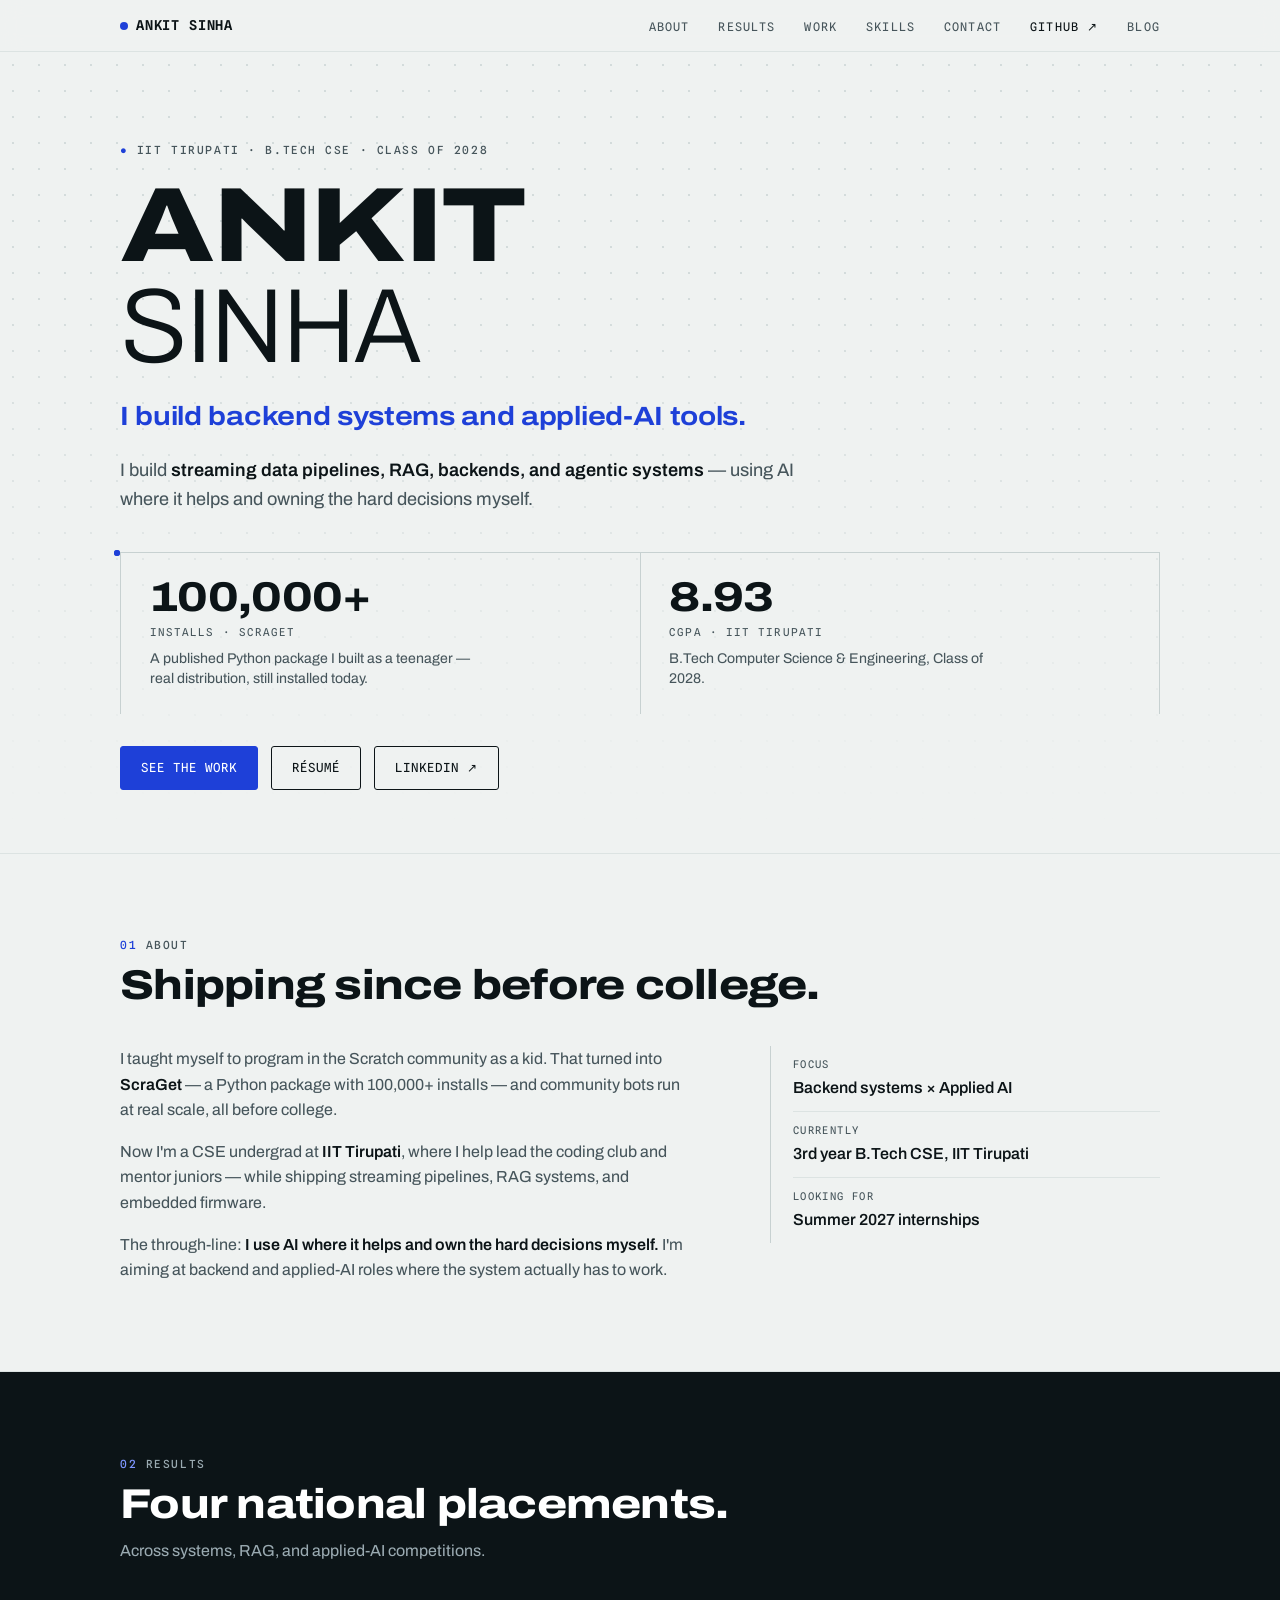
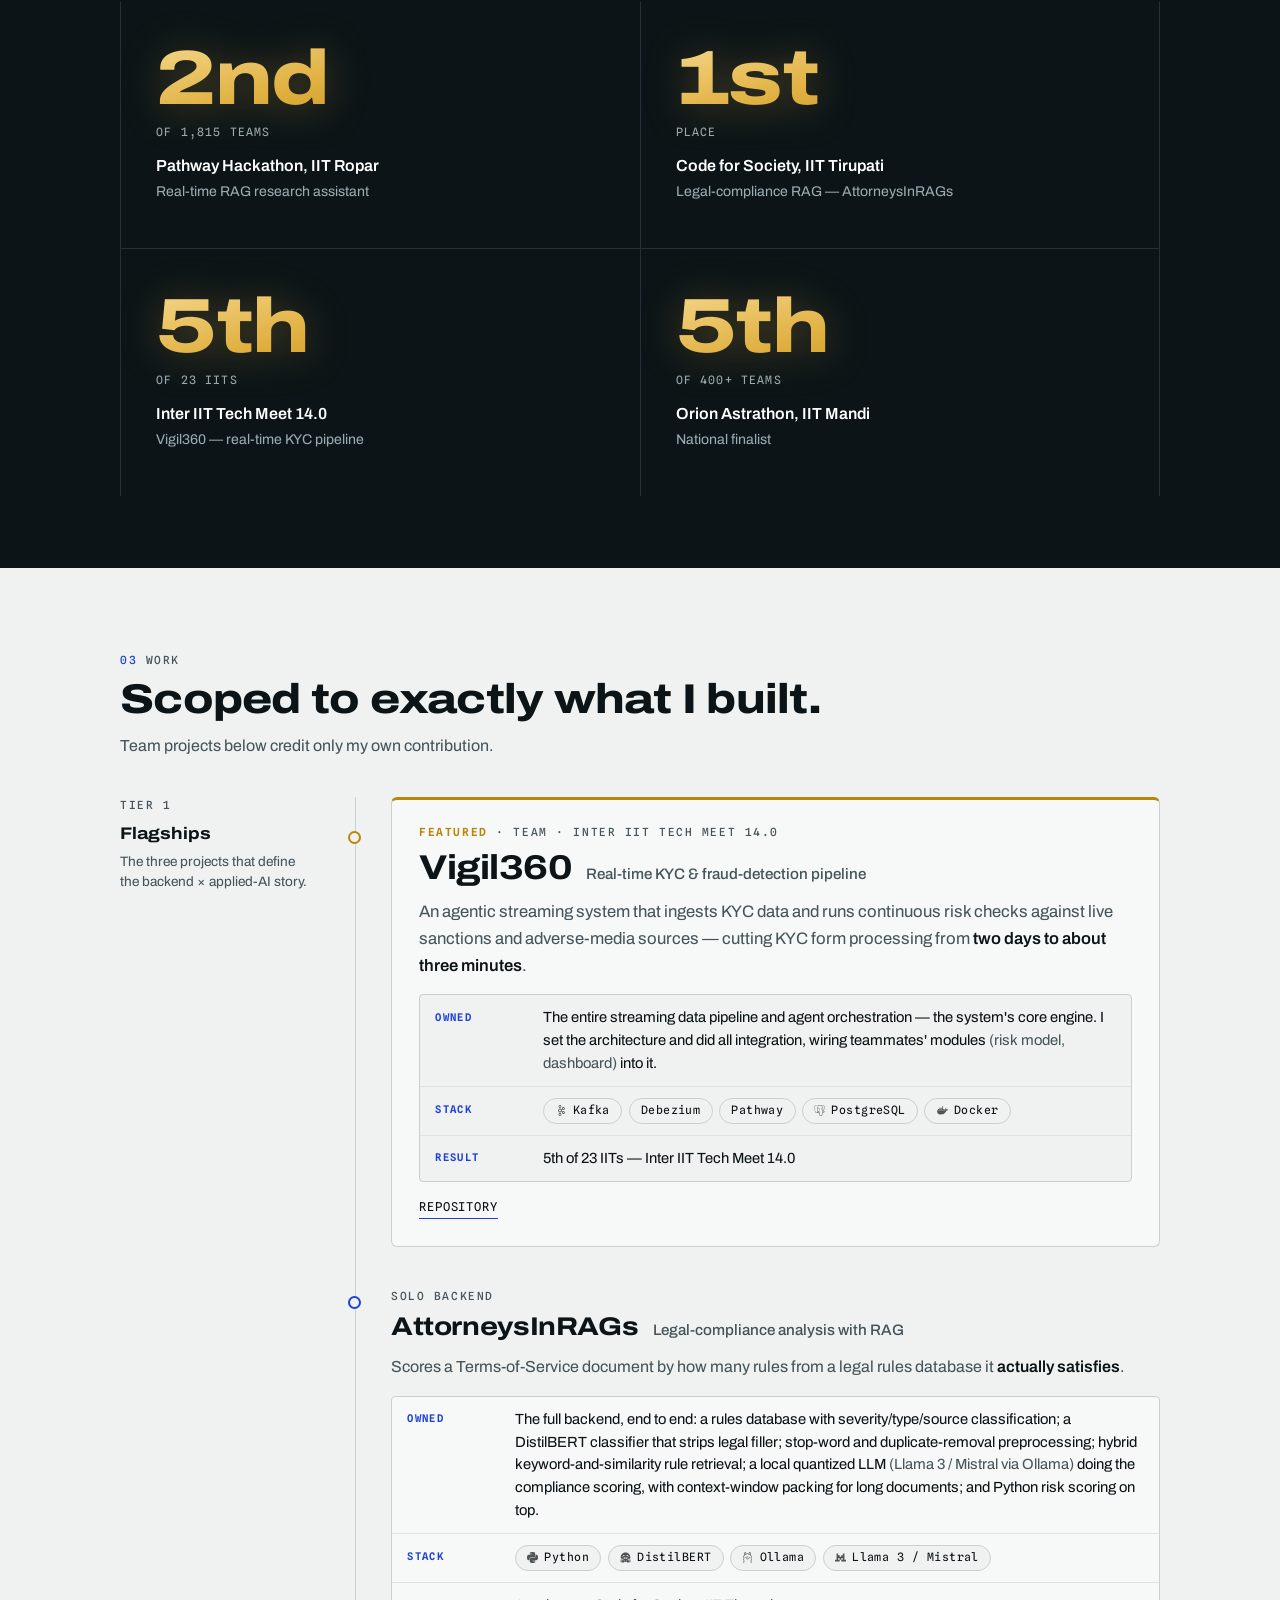
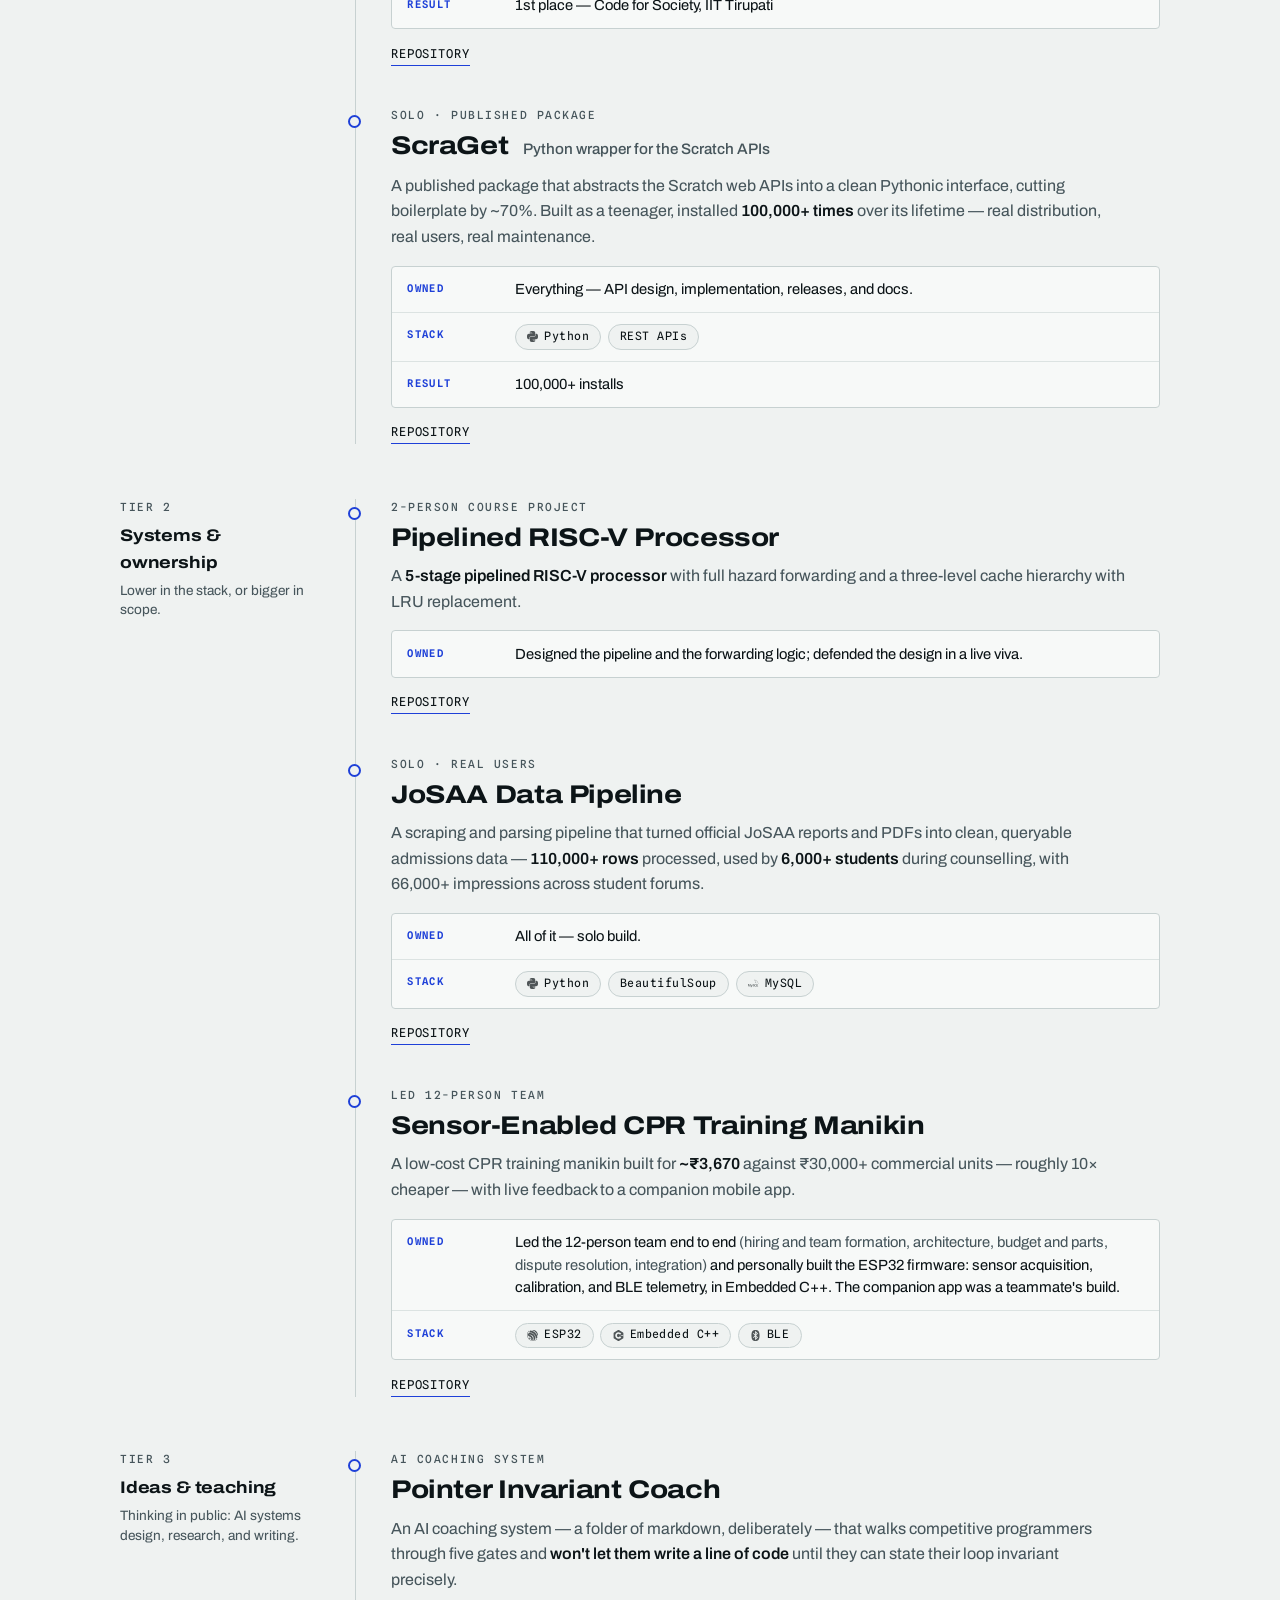
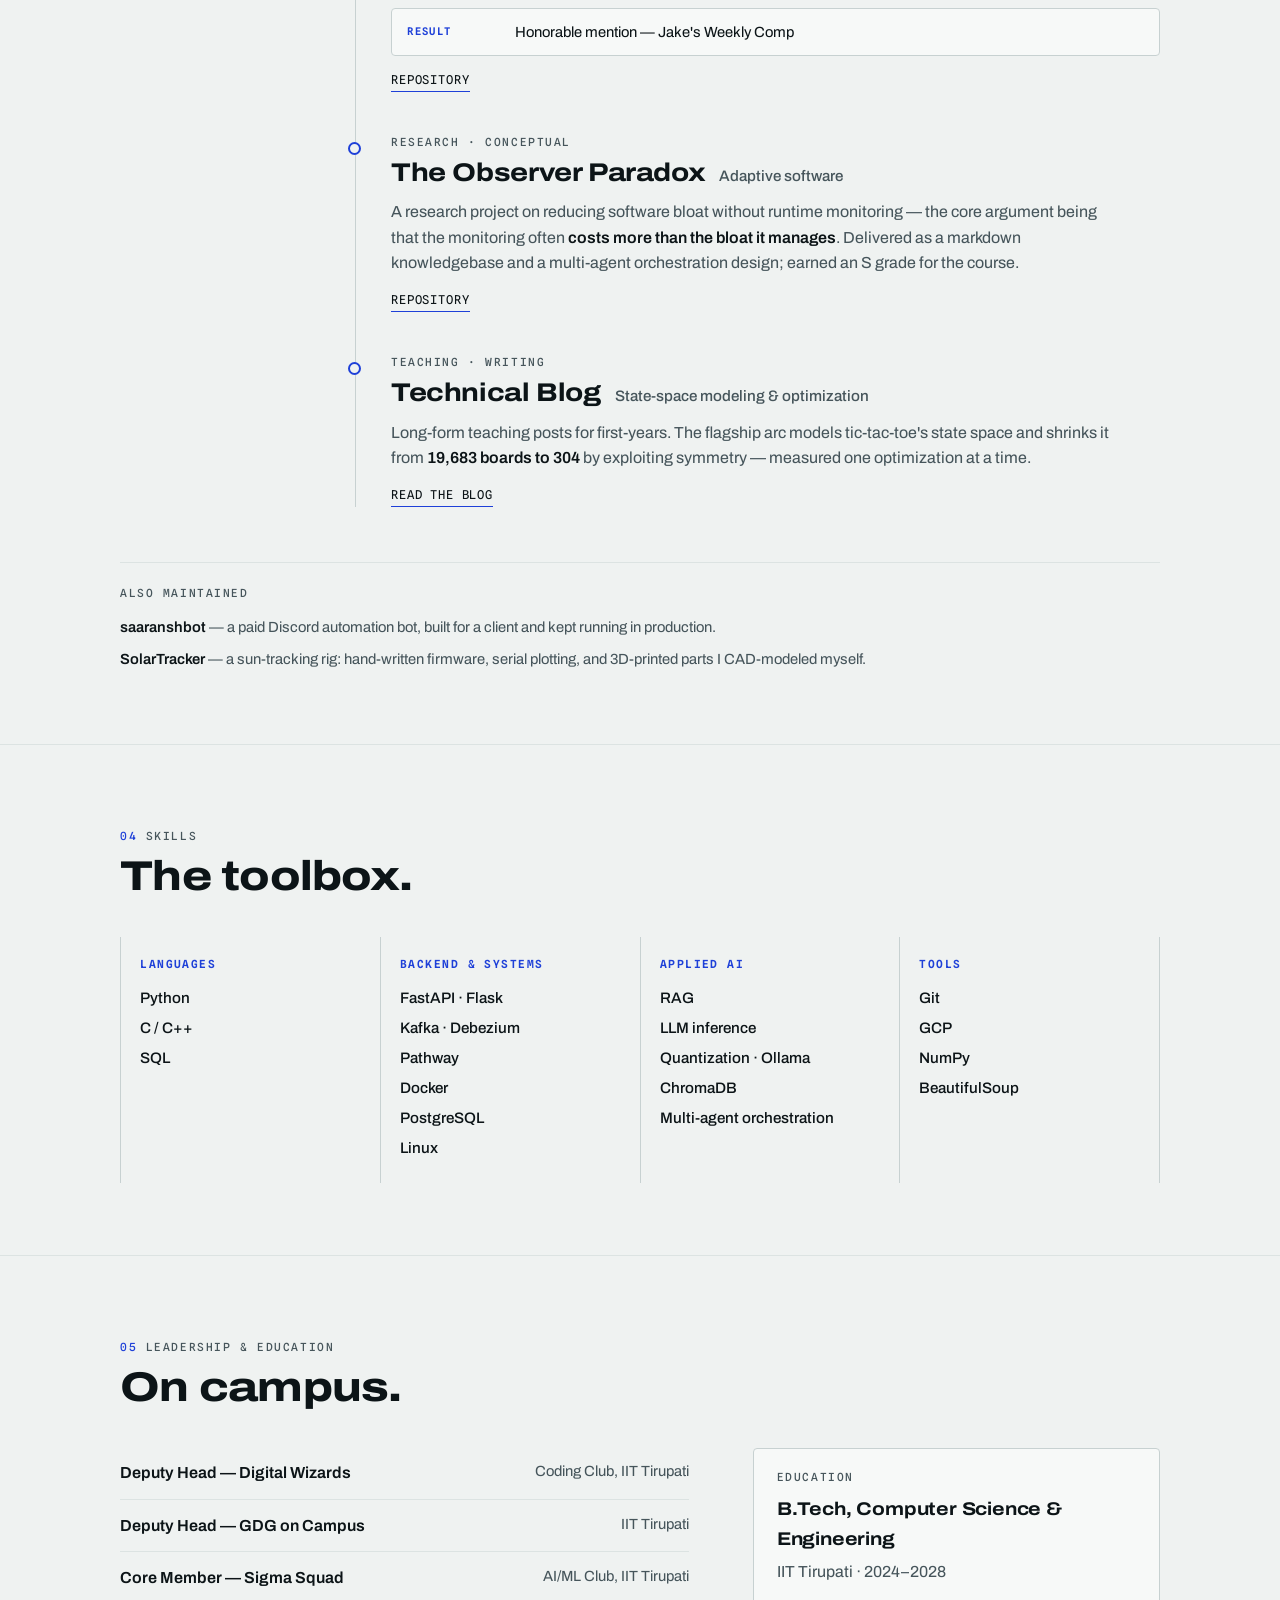
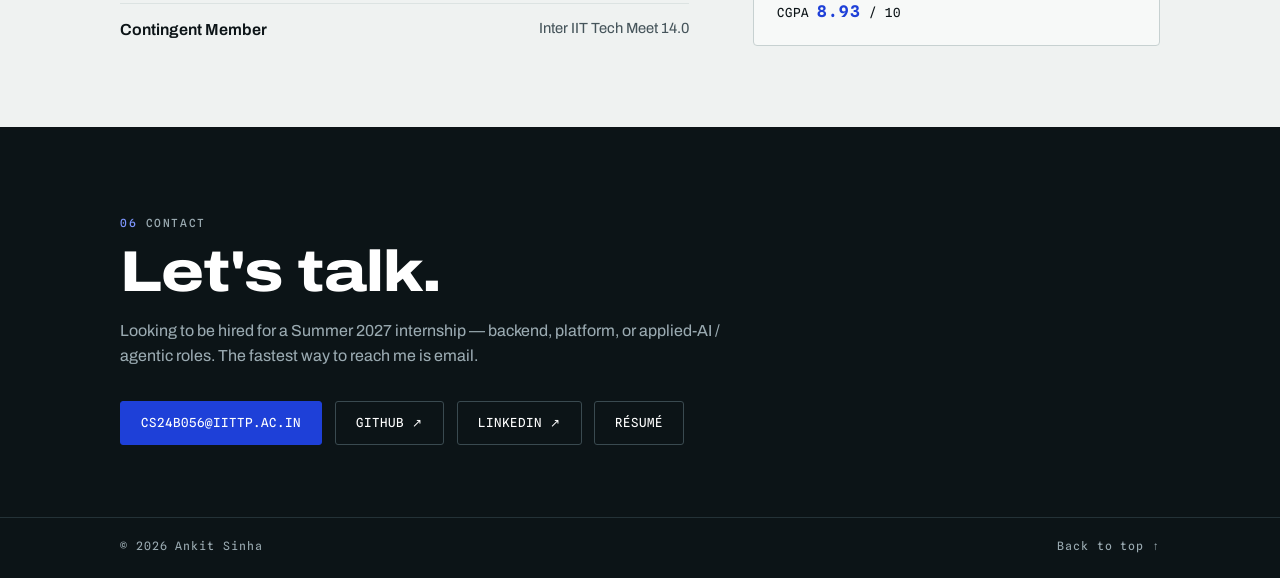
==== commit 3f90d2c3: "add blog to nav" ====
--- a/index.html
+++ b/index.html
@@ -479,6 +479,7 @@
       <li class="hide-m"><a href="#skills">Skills</a></li>
       <li><a href="#contact">Contact</a></li>
       <li><a class="gh" href="https://github.com/Quantum-Codes" target="_blank" rel="noopener">GitHub ↗</a></li>
+      <li><a href="/blog">Blog</a></li>
     </ul>
   </div>
 </nav>
